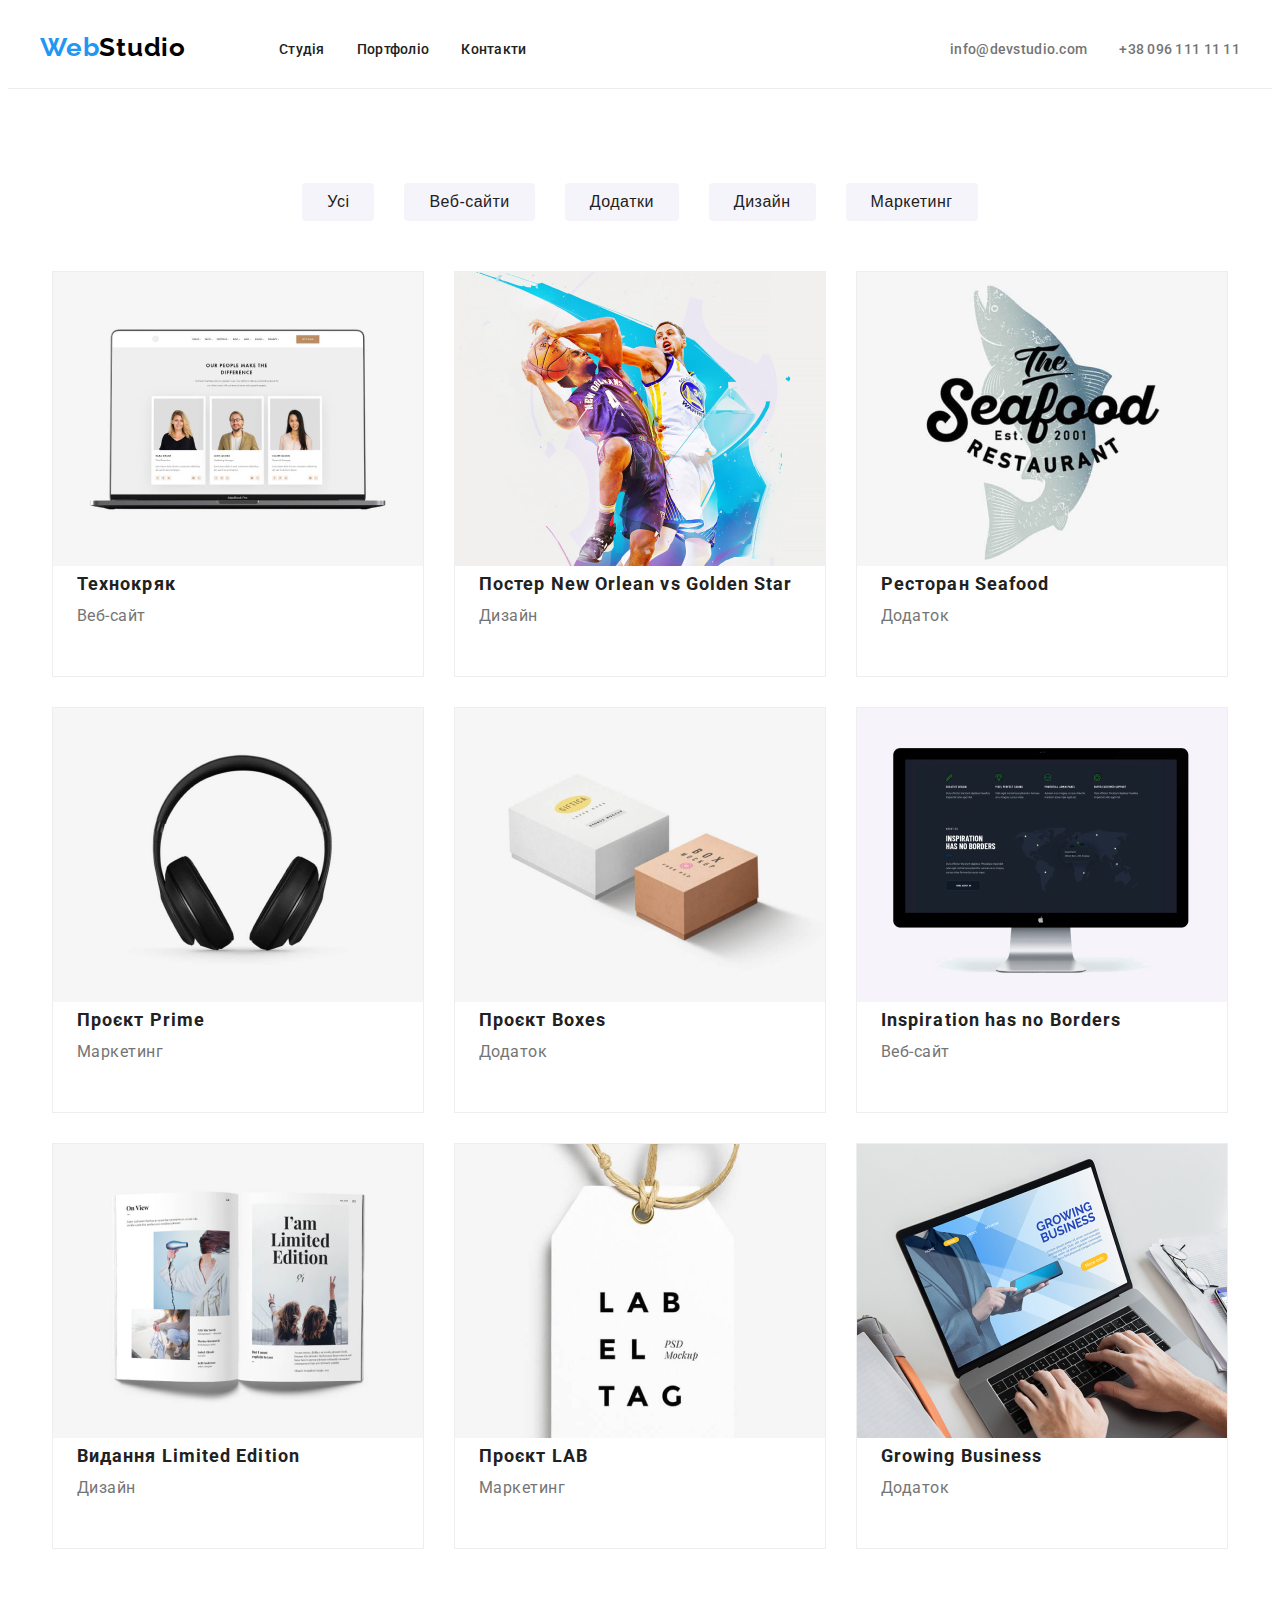
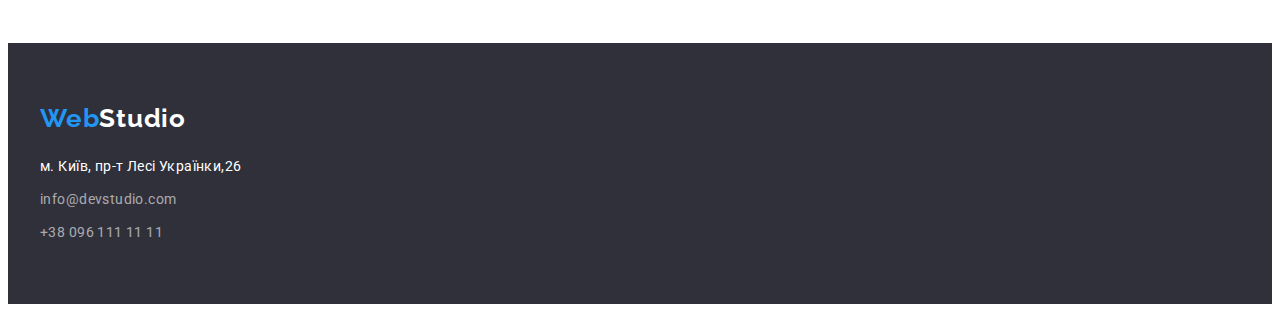
==== index2.html @ d1affeff "s" ====
<!DOCTYPE html>
<html lang="en">

<head>
    <meta charset="UTF-8">
    <meta http-equiv="X-UA-Compatible" content="IE=edge">
    <meta name="viewport" content="width=device-width, initial-scale=1.0">
    <title>Document</title>
    <link href="https://fonts.googleapis.com/css2?family=Raleway:wght@700&family=Roboto:wght@400;500;700&display=swap" rel="stylesheet">
    <link href="./css/reset.css" rel="stylesheet">
    <link href="./css/common.css" rel="stylesheet">
    <link href="./css/style.css" rel="stylesheet">
    <link href="https://fonts.googleapis.com" rel="preconnect">
    <link href="https://fonts.gstatic.com" rel="preconnect" crossorigin>
    <link href="https://cdnjs.cloudflare.com/ajax/libs/modern-normalize/2.0.0/modern-normalize.min.css" rel="stylesheet" integrity="sha512-4xo8blKMVCiXpTaLzQSLSw3KFOVPWhm/TRtuPVc4WG6kUgjH6J03IBuG7JZPkcWMxJ5huwaBpOpnwYElP/m6wg==" crossorigin="anonymous" referrerpolicy="no-referrer">
</head>

<body class="main">
    <header class="header">
        <div class="container ">
        <nav class="header-nav">
            <a class="header-logo" href="index.html">Web<span class="header-span-portfolio">Studio</span></a>
            <ul class="header-list">
                <li><a class="header-link-portfolio" href="index.html">Студія</a></li>
                <li><a class="header-link-portfolio" href="#">Портфоліо</a></li>
                <li><a class="header-link-portfolio" href="#">Контакти</a></li>
            </ul>
            <ul class="header-list2">
                <li><a class="header-mail-portfolio" href="mailto:info@devstudio.com">info@devstudio.com</a></li>
                <li><a class="header-tel-portfolio" href="tel:+38 096 111 11 11">+38 096 111 11 11</a></li>
            </ul>
        </nav>
    </div>
    </header>
    <div class="div-box"></div>
    <main class="main">
        
        <section class="Appendices">
            <div class="container">
            <ul class="Appendices-list">
                <li><button class="Appendices-button" type="button">Усі</button></li>
                <li><button class="Appendices-button" type="button">Веб-сайти</button></li>
                <li><button class="Appendices-button" type="button">Додатки</button></li>
                <li><button class="Appendices-button" type="button">Дизайн</button></li>
                <li><button class="Appendices-button" type="button">Маркетинг</button></li>
            </ul>
        </div>
        </section>     
        <section class="Technocrak">
                <div class="container">
                <ul class="Technocrak-list">
                    <li class="Technocrak-item">
                        <img class="Technocrak-img" src="./img/img1.jpg" alt>
                        <div class="Technocrak-div">
                        <h2 class="Technocrack-title">Технокряк</h2>
                        <p class="Technocrack-text-box">Веб-сайт</p>
                    </div>
                    </li>
                    <li class="Technocrak-item">
                        <img class="Technocrak-img" src="./img/img2.jpg" alt>
                        <div class="Technocrak-div">
                        <h2 class="Technocrack-title">Постер New Orlean vs Golden Star</h2>
                        <p class="Technocrack-text-box">Дизайн</p>
                    </div>
                    </li>
                    <li class="Technocrak-item">
                        <img class="Technocrak-img" src="./img/img3.jpg" alt>
                        <div class="Technocrak-div">
                        <h2 class="Technocrack-title">Ресторан Seafood</h2>
                        <p class="Technocrack-text-box">Додаток</p>
                    </div>
                    </li>
                    <li class="Technocrak-item"> 
                        <img class="Technocrak-img" src="./img/img4.jpg" alt>
                        <div class="Technocrak-div">
                        <h2 class="Technocrack-title">Проєкт Prime</h2>
                        <p class="Technocrack-text-box">Маркетинг</p>
                    </div>
                    </li>
                    <li class="Technocrak-item">
                        <img class="Technocrak-img" src="./img/img5.jpg" alt>
                        <div class="Technocrak-div">
                        <h2 class="Technocrack-title">Проєкт Boxes</h2>
                        <p class="Technocrack-text-box">Додаток</p>
                    </div>
                    </li>
                    <li class="Technocrak-item">
                        <img class="Technocrak-img" src="./img/img6.jpg" alt>
                        <div class="Technocrak-div">
                        <h2 class="Technocrack-title">Inspiration has no Borders</h2>
                        <p class="Technocrack-text-box">Веб-сайт</p>
                    </div>
                    </li>
                    <li class="Technocrak-item">
                        <img class="Technocrak-img" src="./img/img7.jpg" alt>
                        <div class="Technocrak-div">
                        <h2 class="Technocrack-title">Видання Limited Edition</h2>
                        <p class="Technocrack-text-box">Дизайн</p>
                    </div>
                    </li>
                    <li class="Technocrak-item">
                        <img class="Technocrak-img" src="./img/img8.jpg" alt>
                        <div class="Technocrak-div">
                        <h2 class="Technocrack-title">Проєкт LAB</h2>
                        <p class="Technocrack-text-box">Маркетинг</p>
                    </div>
                    </li>
                    <li class="Technocrak-item">
                        <img class="Technocrak-img" src="./img/img9.jpg" alt>
                        <div class="Technocrak-div">
                        <h2 class="Technocrack-title">Growing Business</h2>
                        <p class="Technocrack-text-box">Додаток</p> 
                    </div>
                    </li>
                </ul>
            </div>
            </section>
    </main>
    <footer class="footer-portfolio">
        <div class="container footer-container">
        <h4 class="footer-title-portfolio">Web<span class="footer-span-portfolio">Studio</span></h4>
        <a class="footer-adres-portfolio" href="adres:м. Київ, пр-т Лесі Українки, 26">м. Київ, пр-т Лесі Українки,26</a>
        <a class="footer-mail-portfolio" href="mailto:info@devstudio.com">info@devstudio.com</a>
        <a class="footer-tel-portfolio" href="tel:+38 096 111 11 11">+38 096 111 11 11</a>
    </div>
    </footer>

</body>


</html>
---- css/common.css ----
.container {
    width: 1200px;
    margin: 0 auto;
   
    
padding-left: 15px;
padding-right: 15px;
}



.solution {
    padding-top: 210px;
    padding-bottom: 210px;
}

.Advantages {
    padding-top: 94px;
    
}

.img {
padding-top: 106px;
padding-bottom: 94px;
}
.team {
    padding-top: 94px;
padding-bottom: 94px;
}
.footer {
    padding-top: 60px;
padding-bottom: 60px;
}
.header-portfolio {
        padding-top: 32px;
padding-bottom: 32px;
    }   
.footer-portfolio {
    padding-top: 60px;
padding-bottom: 60px;
}
---- css/style.css ----
.main {
    font-family: 'Roboto';
}

.header-logo {
    font-family: 'Raleway';
    font-weight: 700;
    font-size: 26px;
    line-height: 1.19;
    letter-spacing: 0.03em;
    color: #2196F3;
    padding-bottom: 25px;
    padding-top: 24px;
    text-decoration: none;
    margin-right: 93px;
}

.header-span {
    font-family: 'Raleway';
    font-weight: 700;
    font-size: 26px;
    line-height: 1.19;
    letter-spacing: 0.03em;
    color: #000000;
}

.header-link {
    font-weight: 500;
    font-size: 14px;
    line-height: 1.14;
    letter-spacing: 0.02em;
    color: #212121;
}

.header-link:hover {
    color: #2196F3;
}

.header-link {
    text-decoration: none;
}

.header-list {
    list-style: none;
    display: flex;
    gap: 32px;
    align-items: center;
}

.header-mail {
    font-weight: 500;
    font-size: 14px;
    line-height: 1.14;
    letter-spacing: 0.02em;
    color: #757575;
    text-decoration: none;
}

.header-mail:hover {
    color: #2196F3;
}

.header-tel {
    font-weight: 500;
    font-size: 14px;
    line-height: 1.14;
    letter-spacing: 0.02em;
    color: #757575;
    text-decoration: none;
}

.solution {
    background-image:url(../img/hero-backround.jpg);
    background-image: linear-gradient(rgba(47, 48, 58, 0.40));
}
.solution-title {
    font-weight: 900;
    font-size: 44px;
    line-height: 1.36;
    text-align: center;
    letter-spacing: 0.06em;
    text-transform: uppercase;
    color: #FFFFFF;
    margin-left: auto;
    margin-right: auto;
    width: 696px;
}

.solution-button {
    border-radius: 4px;
    background: #2196F3;
    box-shadow: 0px 4px 4px 0px rgba(0, 0, 0, 0.15);
    font-weight: 700;
    font-size: 16px;
    line-height: 1.87;
    display: flex;
    align-items: center;
    text-align: center;
    letter-spacing: 0.06em;
    color: #FFFFFF;
    padding-top: 10px;
    padding-bottom: 10px;
    padding-left: 32px;
    padding-right: 32px;
    margin-left: auto;
    margin-right: auto;
    display: block;
    margin-top: 30px;
}

.Advantages-details {
    font-weight: 700;
    font-size: 14px;
    line-height: 1.14;
    letter-spacing: 0.03em;
    text-transform: uppercase;
    color: #212121;
    margin-bottom: 10px;

}

.Advantages-consideration {
    font-weight: 400;
    font-size: 14px;
    line-height: 1.71;
    letter-spacing: 0.03em;
    color: #757575;
}

.team-title {
    font-weight: 700;
    font-size: 36px;
    line-height: 1.16;
    text-align: center;
    letter-spacing: 0.03em;
    color: #212121;
    margin-bottom: 50px;
}

.team-Igor {
    font-weight: 500;
    font-size: 16px;
    line-height: 1.18;
    text-align: center;
    letter-spacing: 0.03em;
    color: #212121;
    margin-top: 30px;
}

.team-text-box {
    font-weight: 400;
    font-size: 16px;
    line-height: 1.18;
    text-align: center;
    letter-spacing: 0.03em;
    color: #757575;
    padding-bottom: 30px;
    margin-top: 10px;
}

.team-Olga {
    font-weight: 500;
    font-size: 16px;
    line-height: 1.18;
    text-align: center;
    letter-spacing: 0.03em;
    color: #212121;
}

.team-Mykola {
    font-weight: 500;
    font-size: 16px;
    line-height: 1.18;
    text-align: center;
    letter-spacing: 0.03em;
    color: #212121;
}

.team-Mikhailo {
    font-weight: 500;
    font-size: 16px;
    line-height: 1.18;
    text-align: center;
    letter-spacing: 0.03em;
    color: #212121;
}

.footer {
    background: #2F303A;
}

.footer-title {
    font-family: 'Raleway';
    font-weight: 700;
    font-size: 26px;
    line-height: 1.19;
    letter-spacing: 0.03em;
    color: #2196F3;
}

.footer-span {
    font-family: 'Raleway';
    font-weight: 700;
    font-size: 26px;
    line-height: 1.19;
    letter-spacing: 0.03em;
    color: #FFFFFF;
}

.footer-adres {
    font-weight: 400;
    font-size: 14px;
    line-height: 1.71;
    letter-spacing: 0.03em;
    color: #FFFFFF;
    text-decoration: none;
    margin-top: 20px;
}

.footer-mail {
    font-weight: 400;
    font-size: 14px;
    line-height: 1.71;
    letter-spacing: 0.03em;
    color: rgba(255, 255, 255, 0.6);
    text-decoration: none;
    margin-top: 9px;
    margin-bottom: 9px;
}

.footer-mail:hover {
    color: #2196F3;
}

.footer-tel {
    font-weight: 400;
    font-size: 14px;
    line-height: 1.71;
    letter-spacing: 0.03em;
    color: rgba(255, 255, 255, 0.6);
    text-decoration: none;
}

.img-title {
    font-weight: 700;
    font-size: 36px;
    line-height: 1.16;
    text-align: center;
    letter-spacing: 0.03em;
    color: #212121;
    margin-bottom: 50px;
}

.Advantages-list {
    list-style: none;
    display: flex;
    gap: 30px;
}

.Advantages-item::before {
    content: '';
    background-image: url(../img/antenna.png);
    background-repeat: no-repeat;
    background-position: center;
    width: 270px;
    height: 120px;
    display: block;
    background-color: #F5F4FA;
    border-radius: 4px;
}

.Advantages-item:nth-child(2)::before {
    content: '';
    background-image: url(../img/clock.png);
    background-repeat: no-repeat;
    background-position: center;
    width: 270px;
    height: 120px;
    display: block;
    background-color: #F5F4FA;
    border-radius: 4px;
}

.Advantages-item:nth-child(3)::before {
    content: '';
    background-image: url(../img/diagram.png);
    background-repeat: no-repeat;
    background-position: center;
    width: 270px;
    height: 120px;
    display: block;
    background-color: #F5F4FA;
    border-radius: 4px;
}

.Advantages-item:nth-child(4)::before {
    content: '';
    background-image: url(../img/astronaut.png);
    background-repeat: no-repeat;
    background-position: center;
    width: 270px;
    height: 120px;
    display: block;
    background-color: #F5F4FA;
    border-radius: 4px;
}
.Advantages-details {
    padding-top: 30px;
}
.team {
    background: #F5F4FA;

}
.team-list {
    list-style: none;
    display: flex;
    gap: 30px;
}

.team-item {
    box-shadow: 0px 2px 1px 0px rgba(0, 0, 0, 0.20), 0px 1px 1px 0px rgba(0, 0, 0, 0.14), 0px 1px 3px 0px rgba(0, 0, 0, 0.12);
}

.footer-list {
    list-style: none;
}

.Appendices-list {
    list-style: none;
    display: flex;
    gap: 30px;
    justify-content: center;
}

.Appendices {
    padding-top: 94px;
    padding-bottom: 50px;
}

.Appendices-button {
    font-weight: 500;
    font-size: 16px;
    line-height: 1.62;
    text-align: center;
    letter-spacing: 0.03em;
    color: #212121;
    background: #F5F4FA;
    border-radius: 4px;
    padding-top: 6px;
    padding-bottom: 6px;
    padding-left: 25px;
    padding-right: 25px;
}

.Appendices-button:hover {
    background: #2196F3;
    color: #FFFFFF;
    box-shadow: 0px 2px 2px 0px rgba(0, 0, 0, 0.12), 0px 1px 2px 0px rgba(0, 0, 0, 0.08), 0px 3px 1px 0px rgba(0, 0, 0, 0.10);
}

.Technocrak-item:hover {
    box-shadow: 1px 4px 6px 0px rgba(0, 0, 0, 0.16), 0px 4px 4px 0px rgba(0, 0, 0, 0.06), 0px 1px 1px 0px rgba(0, 0, 0, 0.12);

}
.Technocrak-item {
    border: 1px solid #EEE;
    width: 370px;
height: 404px;
flex-shrink: 0;
}
.Technocrack-title {
    font-weight: 700;
    font-size: 18px;
    line-height: 36px;
    letter-spacing: 0.06em;
    color: #212121;
}

.Technocrak {
    padding-bottom: 94px;
}

.Technocrack-text-box {
    font-weight: 400;
    font-size: 16px;
    line-height: 1, 87;
    letter-spacing: 0.03em;
    color: #757575;
    padding-top: 4px;
}

.Technocrak-list {
    list-style: none;
    display: flex;
    gap: 30px;
    flex-wrap: wrap;
    justify-content: center;
}
.header-logo-portfolio {
    font-weight: 700;
    font-size: 26px;
    line-height: 31px;
    letter-spacing: 0.03em;
    color: #2196F3;
    text-decoration: none;
}

.header-span-portfolio {
    font-weight: 700;
    font-size: 26px;
    line-height: 31px;
    letter-spacing: 0.03em;
    color: #000000;
}

.header-link-portfolio {
    font-weight: 500;
    font-size: 14px;
    line-height: 16px;
    letter-spacing: 0.02em;
    color: #212121;
    text-decoration: none;
}

.header-link-portfolio:hover {
    color: #2196F3;
}

.header-list-portfolio {
    list-style: none;
}

.header-mail-portfolio {
    font-weight: 500;
    font-size: 14px;
    line-height: 16px;
    letter-spacing: 0.02em;
    text-decoration: none;
    color: #757575;
}

.header-mail-portfolio:hover {
    color: #2196F3;
}

.header-tel-portfolio {
    font-weight: 500;
    font-size: 14px;
    line-height: 16px;
    letter-spacing: 0.02em;
    color: #757575;
    text-decoration: none;
}

.footer-portfolio {
    background: #2F303A;
}

.footer-adres-portfolio {
    font-weight: 400;
    font-size: 14px;
    line-height: 24px;
    letter-spacing: 0.03em;
    color: #FFFFFF;
    text-decoration: none;
    margin-top: 20px;
}

.footer-mail-portfolio {
    font-weight: 400;
    font-size: 14px;
    line-height: 24px;
    letter-spacing: 0.03em;
    color: rgba(255, 255, 255, 0.6);
    text-decoration: none;
    margin-top: 9px;
    margin-bottom: 9px;
}

.footer-tel-portfolio {
    font-weight: 400;
    font-size: 14px;
    line-height: 24px;
    letter-spacing: 0.03em;
    color: rgba(255, 255, 255, 0.6);
    text-decoration: none;
}

.footer-title-portfolio {
    font-family: 'Raleway';
    font-weight: 700;
    font-size: 26px;
    line-height: 31px;
    letter-spacing: 0.03em;
    color: #2196F3;
}

.footer-span-portfolio {
    font-family: 'Raleway';
    font-weight: 700;
    font-size: 26px;
    line-height: 31px;
    letter-spacing: 0.03em;
    color: #FFFFFF;
}

.header-nav {
    display: flex;

}

.header-list2 {
    display: flex;
    gap: 32px;
    align-items: center;
    margin-left: auto;
    justify-content: flex-end;
}

.div-container-footer {
    display: flex;
    flex-direction: column;

}

.img-list {
    display: flex;
    gap: 30px;

}

.footer-container {
    display: flex;
    flex-direction: column;


}

.Technocrak-div {
    padding-left: 24px;
    padding-bottom: 20px;
}
.div-box {
    height: 1px;
    background: #ECECEC;
}
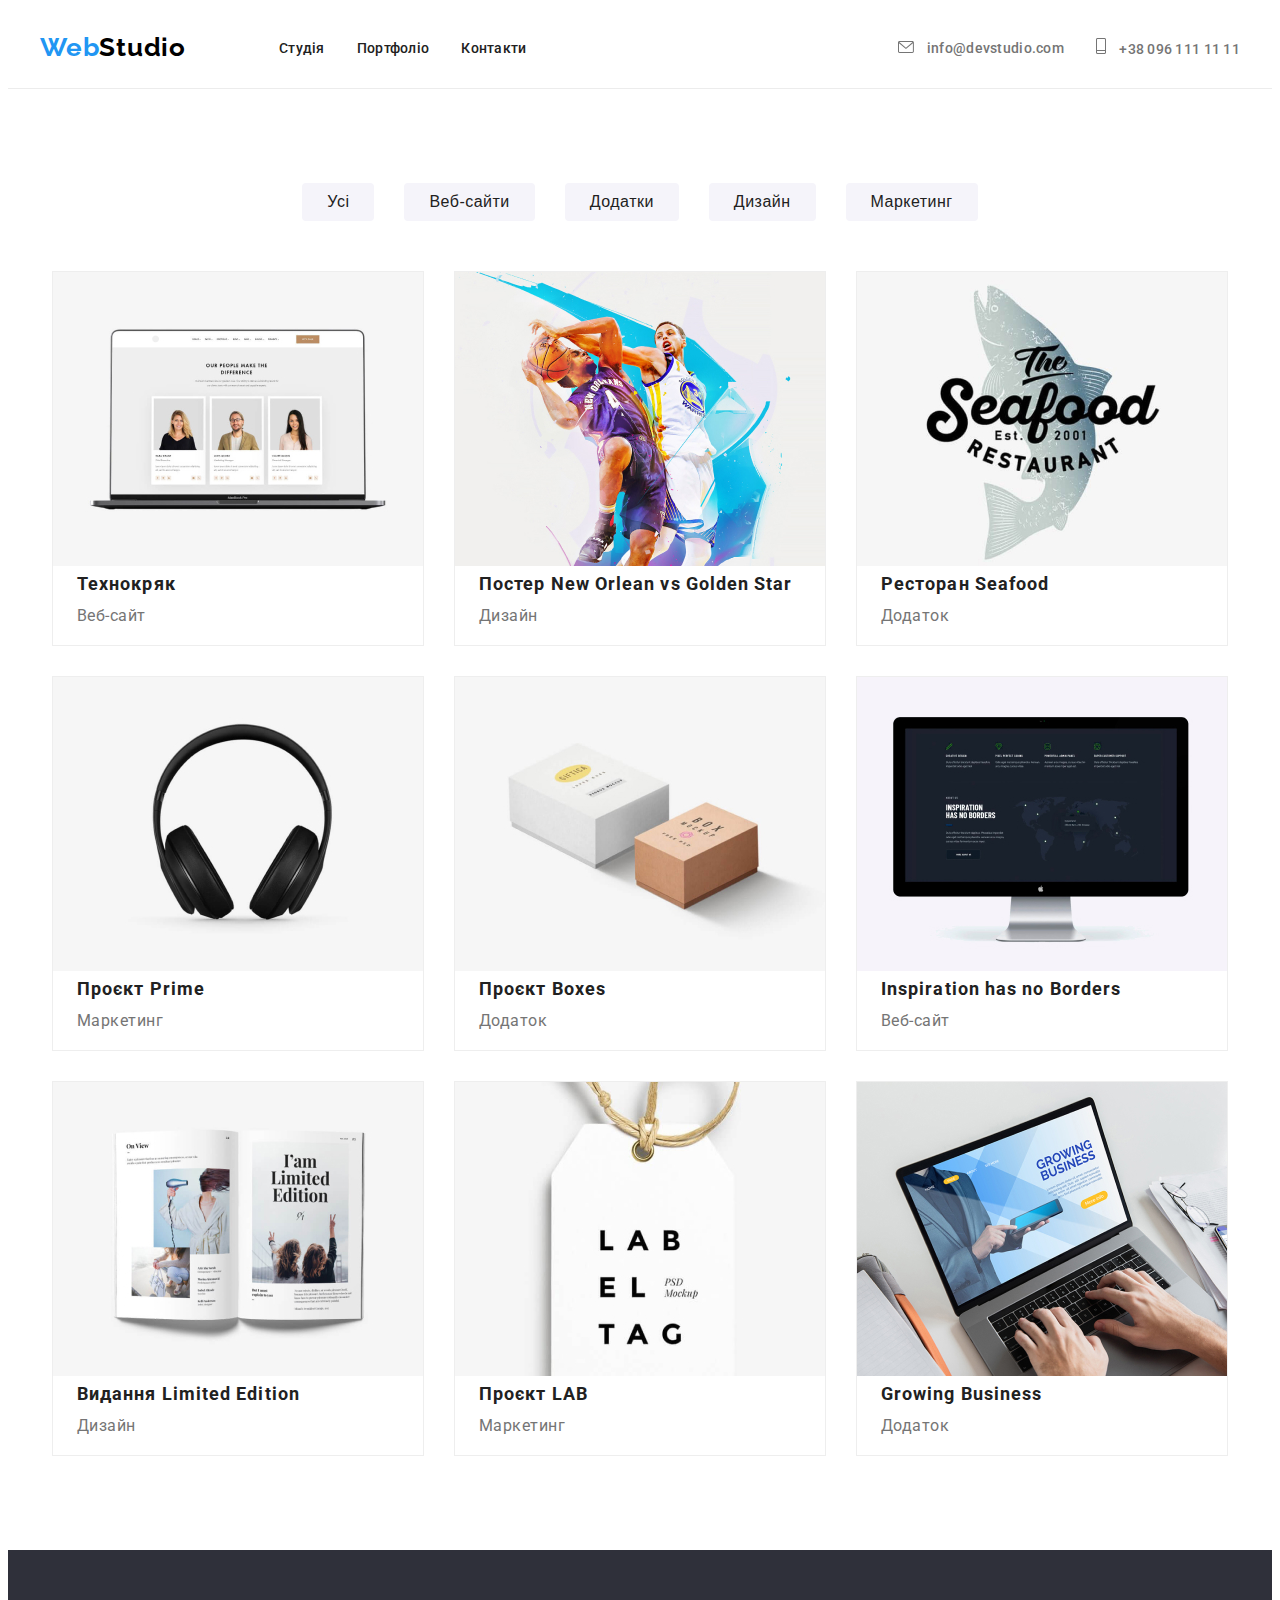
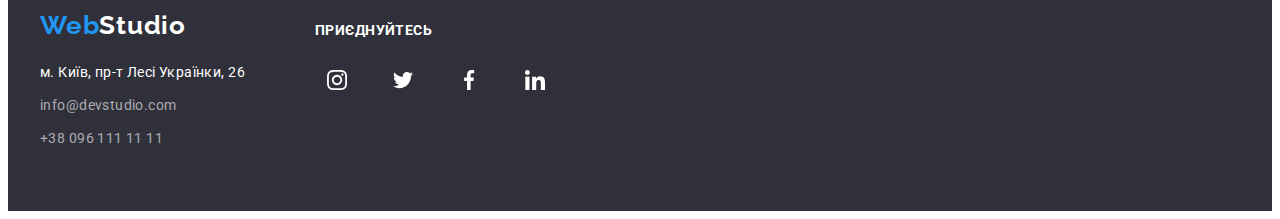
==== commit 843f4fc4: "s" ====
--- a/index2.html
+++ b/index2.html
@@ -17,21 +17,37 @@
 
 <body class="main">
     <header class="header">
-        <div class="container ">
-        <nav class="header-nav">
-            <a class="header-logo" href="index.html">Web<span class="header-span-portfolio">Studio</span></a>
+        <div class="container header-container">
+          <nav class="header-nav">
+            <a class="header-logo" href="index.html"
+              >Web<span class="header-span">Studio</span></a
+            >
             <ul class="header-list">
-                <li><a class="header-link-portfolio" href="index.html">Студія</a></li>
-                <li><a class="header-link-portfolio" href="#">Портфоліо</a></li>
-                <li><a class="header-link-portfolio" href="#">Контакти</a></li>
+              <li><a class="header-link" href="#">Студія</a></li>
+              <li><a class="header-link" href="./index2.html">Портфоліо</a></li>
+              <li><a class="header-link" href="#">Контакти</a></li>
             </ul>
             <ul class="header-list2">
-                <li><a class="header-mail-portfolio" href="mailto:info@devstudio.com">info@devstudio.com</a></li>
-                <li><a class="header-tel-portfolio" href="tel:+38 096 111 11 11">+38 096 111 11 11</a></li>
+              <li>
+                <a class="header-mail" href="malitoinfo@devstudio.com">
+                  <svg class="header-icon-2">
+                    <use href="./img/symbol-defs.svg#icon-mail"></use>
+                  </svg>
+                  <span class="header-contact">info@devstudio.com</span>
+                </a>
+              </li>
+              <li>
+                <a class="header-mail" href="#">
+                  <svg class="header-icon">
+                    <use href="./img/symbol-defs.svg#icon-smarpthone"></use>
+                  </svg>
+                  <span class="header-contact">+38 096 111 11 11</span>
+                </a>
+              </li>
             </ul>
-        </nav>
-    </div>
-    </header>
+          </nav>
+        </div>
+      </header>
     <div class="div-box"></div>
     <main class="main">
         
@@ -116,14 +132,45 @@
             </div>
             </section>
     </main>
-    <footer class="footer-portfolio">
+    <footer class="footer">
         <div class="container footer-container">
-        <h4 class="footer-title-portfolio">Web<span class="footer-span-portfolio">Studio</span></h4>
-        <a class="footer-adres-portfolio" href="adres:м. Київ, пр-т Лесі Українки, 26">м. Київ, пр-т Лесі Українки,26</a>
-        <a class="footer-mail-portfolio" href="mailto:info@devstudio.com">info@devstudio.com</a>
-        <a class="footer-tel-portfolio" href="tel:+38 096 111 11 11">+38 096 111 11 11</a>
-    </div>
-    </footer>
+          <div class="div-container-footer">
+            <h2 class="footer-title">
+              Web<span class="footer-span">Studio</span>
+            </h2>
+            <p class="footer-adres">м. Київ, пр-т Лесі Українки, 26</p>
+            <a class="footer-mail" href="malitoinfo@devstudio.com"
+              >info@devstudio.com</a
+            >
+            <p><a class="footer-tel" href="#"> +38 096 111 11 11 </a></p>
+          </div>
+          <div class="footer-box">
+            <h3 class="footer-title-icon">приєднуйтесь</h3>
+            <ul class="footer-list">
+              <li class="footer-item">
+                <svg class="footer-icon">
+                  <use href="./img/symbol-defs.svg#icon-instagram"></use>
+                </svg>
+              </li>
+              <li class="footer-item">
+                <svg class="footer-icon">
+                  <use href="./img/symbol-defs.svg#icon-twitter"></use>
+                </svg>
+              </li>
+              <li class="footer-item">
+                <svg class="footer-icon">
+                  <use href="./img/symbol-defs.svg#icon-facebook"></use>
+                </svg>
+              </li>
+              <li class="footer-item">
+                <svg class="footer-icon">
+                  <use href="./img/symbol-defs.svg#icon-linkedin"></use>
+                </svg>
+              </li>
+            </ul>
+          </div>
+        </div>
+      </footer>
 
 </body>
 
--- a/css/style.css
+++ b/css/style.css
@@ -15,6 +15,16 @@
     margin-right: 93px;
 }
 
+.header-mail:hover .header-contact {
+    color: #2196F3;
+}
+.header-mail:hover .header-icon {
+    fill: #2196F3;
+}
+.header-mail:hover .header-icon-2 {
+    fill: #2196F3;
+}
+
 .header-span {
     font-family: 'Raleway';
     font-weight: 700;
@@ -31,9 +41,17 @@
     letter-spacing: 0.02em;
     color: #212121;
 }
-
-.header-link:hover {
-    color: #2196F3;
+.header-icon-2 {
+   fill: #757575;
+    margin-right: 10px;
+    width: 16px;
+    height: 12px;
+}
+.header-icon {
+    fill: #757575;
+    margin-right: 10px;
+    width: 10px;
+height: 16px;
 }
 
 .header-link {
@@ -48,31 +66,37 @@
 }
 
 .header-mail {
+    color: #757575;
+    font-family: Roboto;
+    font-size: 14px;
+    font-style: normal;
+    font-weight: 500;
+    line-height: normal;
+    letter-spacing: 0.28px;
+}
+
+.header-mail:hover {
+    color: #2196F3;
+}
+
+.header-tel {
     font-weight: 500;
     font-size: 14px;
     line-height: 1.14;
     letter-spacing: 0.02em;
     color: #757575;
     text-decoration: none;
-}
-
-.header-mail:hover {
-    color: #2196F3;
-}
-
-.header-tel {
-    font-weight: 500;
-    font-size: 14px;
-    line-height: 1.14;
-    letter-spacing: 0.02em;
-    color: #757575;
-    text-decoration: none;
-}
+    font-family: 'Roboto';
+}
+
+
 
 .solution {
-    background-image:url(../img/hero-backround.jpg);
-    background-image: linear-gradient(rgba(47, 48, 58, 0.40));
-}
+    background-image: linear-gradient(rgba(47, 48, 58, 0.40), rgba(47, 48, 58, 0.40)), url(../img/hero-backround.jpg);
+    background-repeat: no-repeat;
+    background-size: cover;
+}
+
 .solution-title {
     font-weight: 900;
     font-size: 44px;
@@ -127,6 +151,25 @@
     color: #757575;
 }
 
+.img-text {
+    color: #FFF;
+text-align: center;
+font-family: Roboto;
+font-size: 14px;
+font-weight: 700;
+letter-spacing: 0.42px;
+text-transform: uppercase;
+padding-top: 27px;
+padding-bottom: 27px;
+}
+.img-box {
+    width: 370px;
+height: 70px;
+flex-shrink: 0;
+background: #2F303ACC;
+position: relative;
+bottom: 70px;
+}
 .team-title {
     font-weight: 700;
     font-size: 36px;
@@ -135,6 +178,10 @@
     letter-spacing: 0.03em;
     color: #212121;
     margin-bottom: 50px;
+}
+
+.team-item {
+    background: #FFF;
 }
 
 .team-Igor {
@@ -185,6 +232,85 @@
     color: #212121;
 }
 
+.team-icon {
+    width: 20px;
+    height: 20px;
+    fill: #AFB1B8;
+}
+.icon-link:hover .team-icon {
+    fill: #FFFFFF;
+}
+.icon-box {
+    display: flex;
+    justify-content: center;
+    align-items: center;
+    gap: 22px;
+}
+.team-icon:hover {
+    fill: #FFFFFF;
+}
+
+.icon-link:hover {
+    border-radius: 50%;
+    background-color: #2196F3;
+}
+
+.icon-link {
+    width: 44px;
+    height: 44px;
+    display: flex;
+    align-items: center;
+    justify-content: center;
+}
+.icon-box {
+    margin-top: -28px;
+    padding-bottom: 30px;
+}
+
+
+.icon-company {
+    width: 106px;
+    height: 60px;
+    fill: #AFB1B8;
+}
+.icon-text {
+    color: #212121;
+text-align: center;
+font-family: Roboto;
+font-size: 36px;
+font-style: normal;
+font-weight: 700;
+line-height: normal;
+letter-spacing: 1.08px;
+margin-left: auto;
+margin-right: auto;
+padding-top: 94px;
+padding-bottom: 50px;
+}
+.icon-company:hover {
+    fill: #2196F3;
+}
+
+.icon-item:hover {
+border: 1px solid #2196F3;
+}
+.icon-item:hover .icon-company {
+    fill: #2196F3; 
+}
+.icon-item {
+width: 170px;
+height: 92px;
+border-radius: 4px;
+border: 1px solid #AFB1B8;
+display: flex;
+justify-content: center;
+align-items: center;
+}
+.icon-list {
+    display: flex;
+    gap: 30px;
+    padding-bottom: 94px;
+}
 .footer {
     background: #2F303A;
 }
@@ -227,11 +353,50 @@
     margin-top: 9px;
     margin-bottom: 9px;
 }
-
+.footer-box {
+    padding-left: 70px;
+}
+
+.footer-container {
+    display: flex;
+}
 .footer-mail:hover {
     color: #2196F3;
 }
-
+.footer-title-icon {
+    color: #FFF;
+    font-family: Roboto;
+    font-size: 14px;
+    font-weight: 700;
+    letter-spacing: 0.42px;
+    text-transform: uppercase;
+    margin-bottom: 20px;
+    margin-top: 12px   ;
+}
+
+.footer-icon {
+    width: 20px;
+height: 20px;
+flex-shrink: 0;
+fill: #FFFFFF;
+margin-left: 12px;
+margin-right: 12px;
+margin-top: 12px;
+margin-bottom: 12px;
+}
+.footer-list {
+    display: flex;
+    gap: 22px;
+}
+.footer-item {
+border-radius: 100%;
+width: 44px;
+height: 44px;
+flex-shrink: 0;
+}
+.footer-item:hover {
+    background-color: #2196F3;
+}
 .footer-tel {
     font-weight: 400;
     font-size: 14px;
@@ -304,13 +469,16 @@
     background-color: #F5F4FA;
     border-radius: 4px;
 }
+
 .Advantages-details {
     padding-top: 30px;
 }
+
 .team {
     background: #F5F4FA;
 
 }
+
 .team-list {
     list-style: none;
     display: flex;
@@ -362,12 +530,13 @@
     box-shadow: 1px 4px 6px 0px rgba(0, 0, 0, 0.16), 0px 4px 4px 0px rgba(0, 0, 0, 0.06), 0px 1px 1px 0px rgba(0, 0, 0, 0.12);
 
 }
+
 .Technocrak-item {
     border: 1px solid #EEE;
     width: 370px;
-height: 404px;
-flex-shrink: 0;
-}
+    flex-shrink: 0;
+}
+
 .Technocrack-title {
     font-weight: 700;
     font-size: 18px;
@@ -396,6 +565,7 @@
     flex-wrap: wrap;
     justify-content: center;
 }
+
 .header-logo-portfolio {
     font-weight: 700;
     font-size: 26px;
@@ -529,18 +699,12 @@
 
 }
 
-.footer-container {
-    display: flex;
-    flex-direction: column;
-
-
-}
-
 .Technocrak-div {
     padding-left: 24px;
     padding-bottom: 20px;
 }
+
 .div-box {
     height: 1px;
     background: #ECECEC;
-}
+}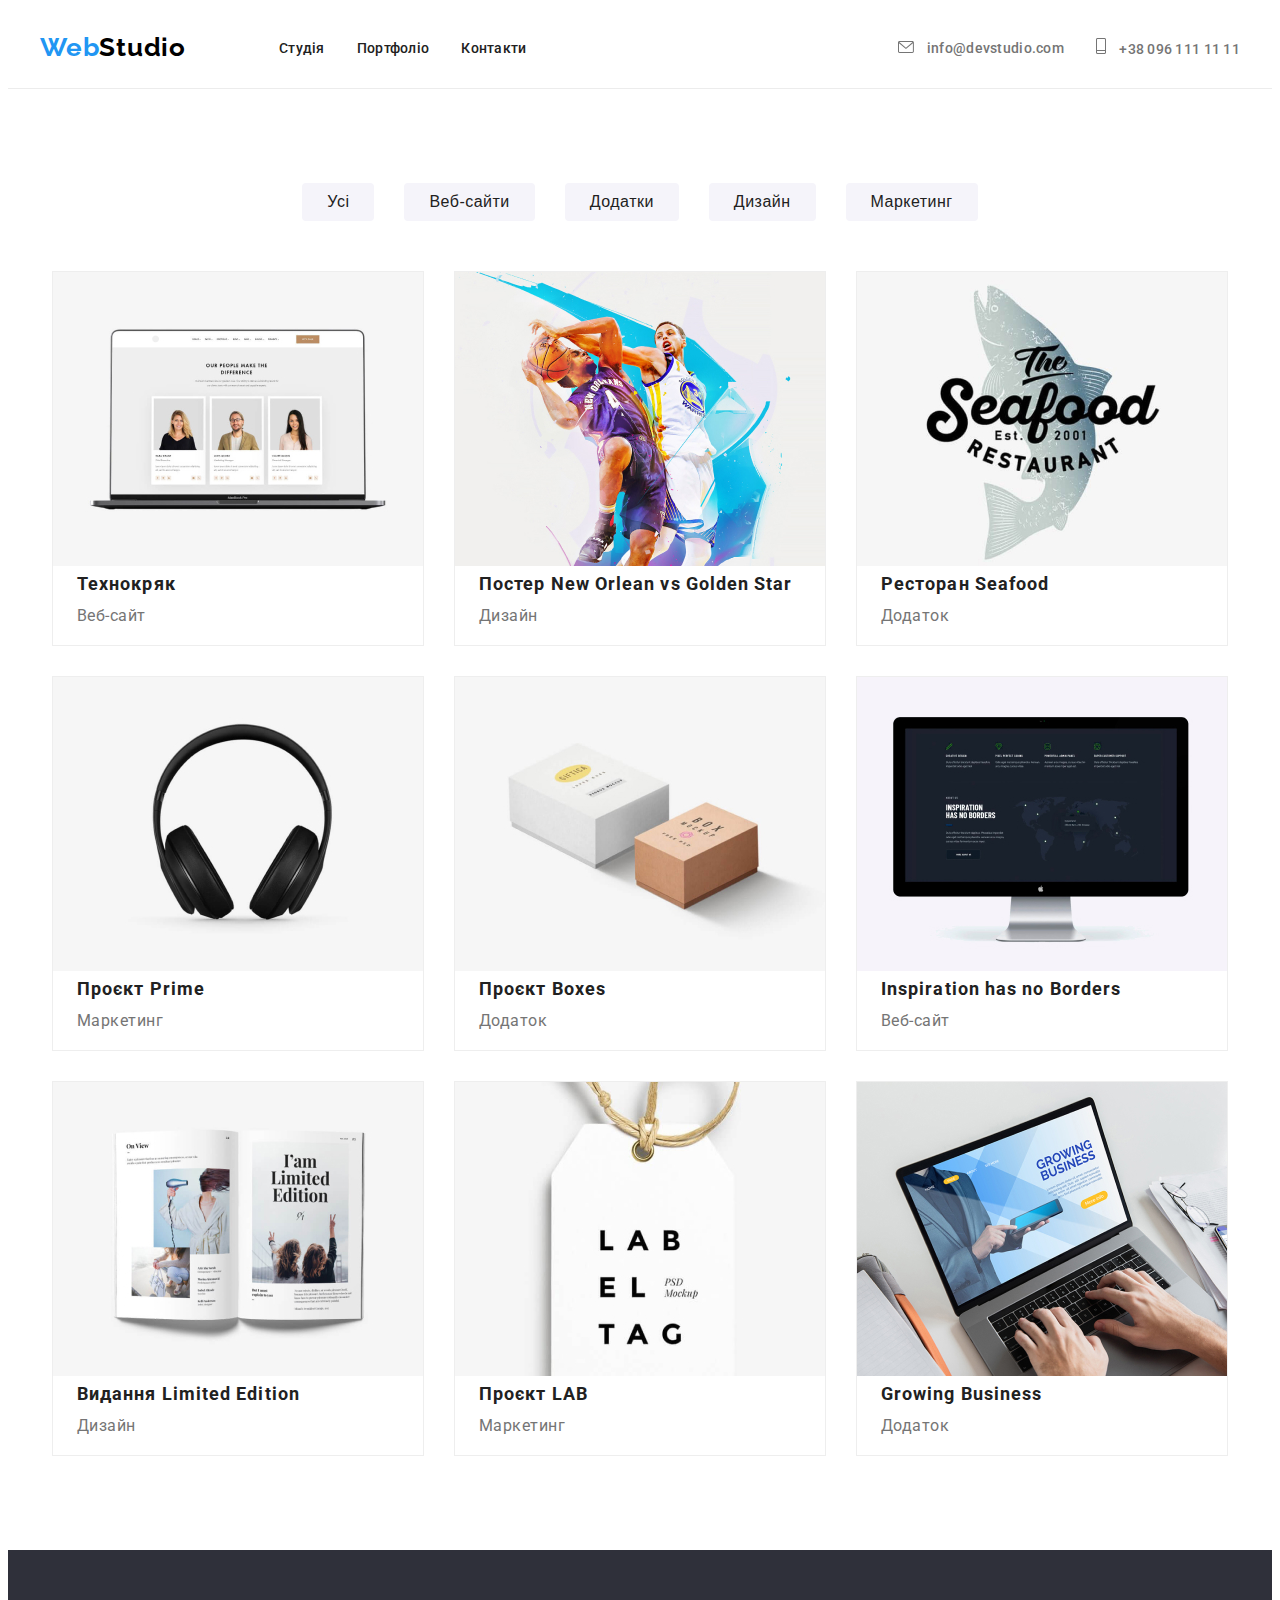
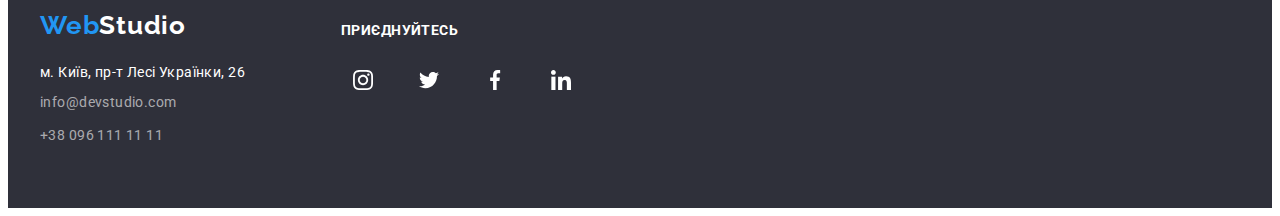
==== commit 53d4c14e: "s" ====
--- a/index2.html
+++ b/index2.html
@@ -171,8 +171,5 @@
           </div>
         </div>
       </footer>
-
 </body>
-
-
 </html>--- a/css/style.css
+++ b/css/style.css
@@ -18,9 +18,11 @@
 .header-mail:hover .header-contact {
     color: #2196F3;
 }
+
 .header-mail:hover .header-icon {
     fill: #2196F3;
 }
+
 .header-mail:hover .header-icon-2 {
     fill: #2196F3;
 }
@@ -41,17 +43,19 @@
     letter-spacing: 0.02em;
     color: #212121;
 }
+
 .header-icon-2 {
-   fill: #757575;
+    fill: #757575;
     margin-right: 10px;
     width: 16px;
     height: 12px;
 }
+
 .header-icon {
     fill: #757575;
     margin-right: 10px;
     width: 10px;
-height: 16px;
+    height: 16px;
 }
 
 .header-link {
@@ -153,23 +157,25 @@
 
 .img-text {
     color: #FFF;
-text-align: center;
-font-family: Roboto;
-font-size: 14px;
-font-weight: 700;
-letter-spacing: 0.42px;
-text-transform: uppercase;
-padding-top: 27px;
-padding-bottom: 27px;
-}
+    text-align: center;
+    font-family: Roboto;
+    font-size: 14px;
+    font-weight: 700;
+    letter-spacing: 0.42px;
+    text-transform: uppercase;
+    padding-top: 27px;
+    padding-bottom: 27px;
+}
+
 .img-box {
     width: 370px;
-height: 70px;
-flex-shrink: 0;
-background: #2F303ACC;
-position: relative;
-bottom: 70px;
-}
+    height: 70px;
+    flex-shrink: 0;
+    background: #2F303ACC;
+    position: relative;
+    bottom: 70px;
+}
+
 .team-title {
     font-weight: 700;
     font-size: 36px;
@@ -237,15 +243,18 @@
     height: 20px;
     fill: #AFB1B8;
 }
+
 .icon-link:hover .team-icon {
     fill: #FFFFFF;
 }
+
 .icon-box {
     display: flex;
     justify-content: center;
     align-items: center;
     gap: 22px;
 }
+
 .team-icon:hover {
     fill: #FFFFFF;
 }
@@ -262,6 +271,7 @@
     align-items: center;
     justify-content: center;
 }
+
 .icon-box {
     margin-top: -28px;
     padding-bottom: 30px;
@@ -273,44 +283,50 @@
     height: 60px;
     fill: #AFB1B8;
 }
+
 .icon-text {
     color: #212121;
-text-align: center;
-font-family: Roboto;
-font-size: 36px;
-font-style: normal;
-font-weight: 700;
-line-height: normal;
-letter-spacing: 1.08px;
-margin-left: auto;
-margin-right: auto;
-padding-top: 94px;
-padding-bottom: 50px;
-}
+    text-align: center;
+    font-family: Roboto;
+    font-size: 36px;
+    font-style: normal;
+    font-weight: 700;
+    line-height: normal;
+    letter-spacing: 1.08px;
+    margin-left: auto;
+    margin-right: auto;
+    padding-top: 94px;
+    padding-bottom: 50px;
+}
+
 .icon-company:hover {
     fill: #2196F3;
 }
 
 .icon-item:hover {
-border: 1px solid #2196F3;
-}
+    border: 1px solid #2196F3;
+}
+
 .icon-item:hover .icon-company {
-    fill: #2196F3; 
-}
+    fill: #2196F3;
+}
+
 .icon-item {
-width: 170px;
-height: 92px;
-border-radius: 4px;
-border: 1px solid #AFB1B8;
-display: flex;
-justify-content: center;
-align-items: center;
-}
+    width: 170px;
+    height: 92px;
+    border-radius: 4px;
+    border: 1px solid #AFB1B8;
+    display: flex;
+    justify-content: center;
+    align-items: center;
+}
+
 .icon-list {
     display: flex;
     gap: 30px;
     padding-bottom: 94px;
 }
+
 .footer {
     background: #2F303A;
 }
@@ -341,6 +357,9 @@
     color: #FFFFFF;
     text-decoration: none;
     margin-top: 20px;
+    width: 231px;
+    height: 21px;
+    flex-shrink: 0;
 }
 
 .footer-mail {
@@ -353,6 +372,7 @@
     margin-top: 9px;
     margin-bottom: 9px;
 }
+
 .footer-box {
     padding-left: 70px;
 }
@@ -360,9 +380,11 @@
 .footer-container {
     display: flex;
 }
+
 .footer-mail:hover {
     color: #2196F3;
 }
+
 .footer-title-icon {
     color: #FFF;
     font-family: Roboto;
@@ -371,32 +393,36 @@
     letter-spacing: 0.42px;
     text-transform: uppercase;
     margin-bottom: 20px;
-    margin-top: 12px   ;
+    margin-top: 12px;
 }
 
 .footer-icon {
     width: 20px;
-height: 20px;
-flex-shrink: 0;
-fill: #FFFFFF;
-margin-left: 12px;
-margin-right: 12px;
-margin-top: 12px;
-margin-bottom: 12px;
-}
+    height: 20px;
+    flex-shrink: 0;
+    fill: #FFFFFF;
+    margin-left: 12px;
+    margin-right: 12px;
+    margin-top: 12px;
+    margin-bottom: 12px;
+}
+
 .footer-list {
     display: flex;
     gap: 22px;
 }
+
 .footer-item {
-border-radius: 100%;
-width: 44px;
-height: 44px;
-flex-shrink: 0;
-}
+    border-radius: 100%;
+    width: 44px;
+    height: 44px;
+    flex-shrink: 0;
+}
+
 .footer-item:hover {
     background-color: #2196F3;
 }
+
 .footer-tel {
     font-weight: 400;
     font-size: 14px;
@@ -692,7 +718,68 @@
     flex-direction: column;
 
 }
-
+.footer-mailing {
+    margin-left: 93px;
+}
+.mailing-box {
+    display: flex;
+    gap: 12px;
+}
+.mailing-icon {
+    fill: #FFF;
+    width: 24px;
+height: 24px;
+flex-shrink: 0;
+}
+.mailing-title {
+    color: #FFF;
+font-family: Roboto;
+font-size: 14px;
+font-style: normal;
+font-weight: 700;
+line-height: normal;
+letter-spacing: 0.42px;
+text-transform: uppercase;
+padding-bottom: 20px;
+}
+
+.mailing-input {
+display: flex;
+flex-direction: column;
+justify-content: center;
+flex-shrink: 0;
+border-radius: 4px;
+border: 1px solid rgba(255, 255, 255, 0.30);
+background: rgba(33, 150, 243, 0.00);
+box-shadow: 0px 4px 4px 0px rgba(0, 0, 0, 0.15);
+width: 358px;
+height: 50px;
+flex-shrink: 0;
+padding-left: 16px;
+}
+.mailing-button {
+    color: #FFF;
+text-align: center;
+font-family: Roboto;
+font-size: 16px;
+font-style: normal;
+font-weight: 700;
+line-height: 30px; /* 187.5% */
+letter-spacing: 0.96px;
+border-radius: 4px;
+background: #2196F3;
+box-shadow: 0px 4px 4px 0px rgba(0, 0, 0, 0.15);
+width: 200px;
+height: 50px;
+flex-shrink: 0;
+padding-top: 10px;
+padding-bottom: 10px;
+padding-left: 28px;
+padding-right: 62px;
+display: flex;
+gap: 10px;
+align-items: center;
+}
 .img-list {
     display: flex;
     gap: 30px;
@@ -707,4 +794,204 @@
 .div-box {
     height: 1px;
     background: #ECECEC;
-}+}
+
+.backdrop {
+    position: fixed;
+    top: 0;
+    bottom: 0;
+    left: 0;
+    right: 0;
+    background: rgba(0, 0, 0, 0.20);
+    display: flex;
+justify-content: center;  
+align-items: center;    
+}
+.modal {
+    width: 528px;
+height: 581px;
+flex-shrink: 0;
+border-radius: 4px;
+background: #FFF;
+box-shadow: 0px 2px 1px 0px rgba(0, 0, 0, 0.20), 0px 1px 1px 0px rgba(0, 0, 0, 0.14), 0px 1px 3px 0px rgba(0, 0, 0, 0.12);
+}
+.modal-title {
+    color: #212121;
+text-align: center;
+font-family: Roboto;
+font-size: 20px;
+font-style: normal;
+font-weight: 700;
+line-height: normal;
+letter-spacing: 0.6px;
+padding-top: 40px;
+}
+.modal-input {
+    width: 448px;
+height: 40px;
+flex-shrink: 0;
+border-radius: 4px;
+border: 1px solid rgba(33, 33, 33, 0.20);
+margin-top: 30px;
+padding-left: 42px;
+}
+
+.modal-input:hover {
+    border-radius: 4px;
+border: 1px solid #2196F3;
+}
+.modal-comment {
+    width: 448px;
+height: 120px;
+flex-shrink: 0;
+border-radius: 4px;
+border: 1px solid rgba(33, 33, 33, 0.20);
+margin-top: 28px;
+color: rgba(117, 117, 117, 0.50);
+font-family: Roboto;
+font-size: 12px;
+font-style: normal;
+font-weight: 400;
+line-height: normal;
+letter-spacing: 0.12px;
+
+}
+.modal-comment:hover {
+    border-radius: 4px;
+border: 1px solid #2196F3;
+}
+.modal-item:hover .modal-icon-name {
+  fill: #2196F3;
+}
+.modal-item:hover .modal-icon-phone {
+    fill: #2196F3;
+  }
+  .modal-item:hover .modal-icon-email {
+    fill: #2196F3;
+  }
+.modal-label {
+    color: #757575;
+font-family: Roboto;
+font-size: 12px;
+font-style: normal;
+font-weight: 400;
+line-height: normal;
+letter-spacing: 0.12px;
+position: absolute;
+padding-top: 10px;
+padding-bottom: 4px;
+}
+.modal-list {
+    display: flex;
+    justify-content: center;
+    align-items: center;
+    flex-direction: column;
+}
+.modal-сonditions {
+    color: #757575;
+font-family: Roboto;
+font-size: 14px;
+font-style: normal;
+font-weight: 400;
+line-height: 24px; /* 171.429% */
+letter-spacing: 0.42px;
+text-align: center;
+padding-top: 20px;
+}
+.сonditions-link {
+    color: #2196F3;
+font-family: Roboto;
+font-size: 14px;
+font-style: normal;
+font-weight: 400;
+line-height: 24px;
+letter-spacing: 0.42px;
+text-decoration-line: underline;
+}
+.modal-button {
+    color: #FFF;
+text-align: center;
+font-family: Roboto;
+font-size: 16px;
+font-style: normal;
+font-weight: 700;
+line-height: 30px; /* 187.5% */
+letter-spacing: 0.96px;
+border-radius: 4px;
+background: #188CE8;
+box-shadow: 0px 4px 4px 0px rgba(0, 0, 0, 0.15);
+padding-left: 52px;
+padding-right: 52px;
+padding-top: 10px;
+padding-bottom: 10px;
+margin-left: auto;
+margin-right: auto;
+display: block;
+margin-top: 30px;
+}
+.modal-button-svg {
+border-radius: 50%;
+width: 30px;
+height: 30px;
+flex-shrink: 0;
+background-color: #FFF;
+border: 1px rgba(0, 0, 0, 0.10) solid;  
+position: absolute;
+top: 80px;
+right: 500px;
+}
+.modal-close {
+    width: 18px;
+height: 18px;
+flex-shrink: 0;
+fill: #212121;
+display: flex;
+justify-content: center;
+align-items: center;
+}
+.modal-close:hover {
+    width: 18px;
+height: 18px;
+flex-shrink: 0;
+fill: #2196F3;
+}
+.modal-checkbox {
+    width: 16px;
+    height: 15px;
+    flex-shrink: 0;
+  display: block;
+  margin-top: 25px;
+margin-right: 8px;
+}
+.modal-box {
+    display: flex;
+    justify-content: center;
+}
+.modal-icon-name {
+    width: 18px;
+height: 18px;
+flex-shrink: 0;
+position: absolute;
+left: 550px;
+top: 178px;
+}
+.modal-icon-phone{
+    width: 18px;
+height: 18px;
+flex-shrink: 0;
+position: absolute;
+left: 550px;
+top: 250px;
+}
+.modal-icon-email {
+    width: 18px;
+height: 18px;
+flex-shrink: 0;
+position: absolute;
+left: 550px;
+top: 319px;
+}
+.is-hidden {
+    opacity: 0;
+    pointer-events: none;
+  }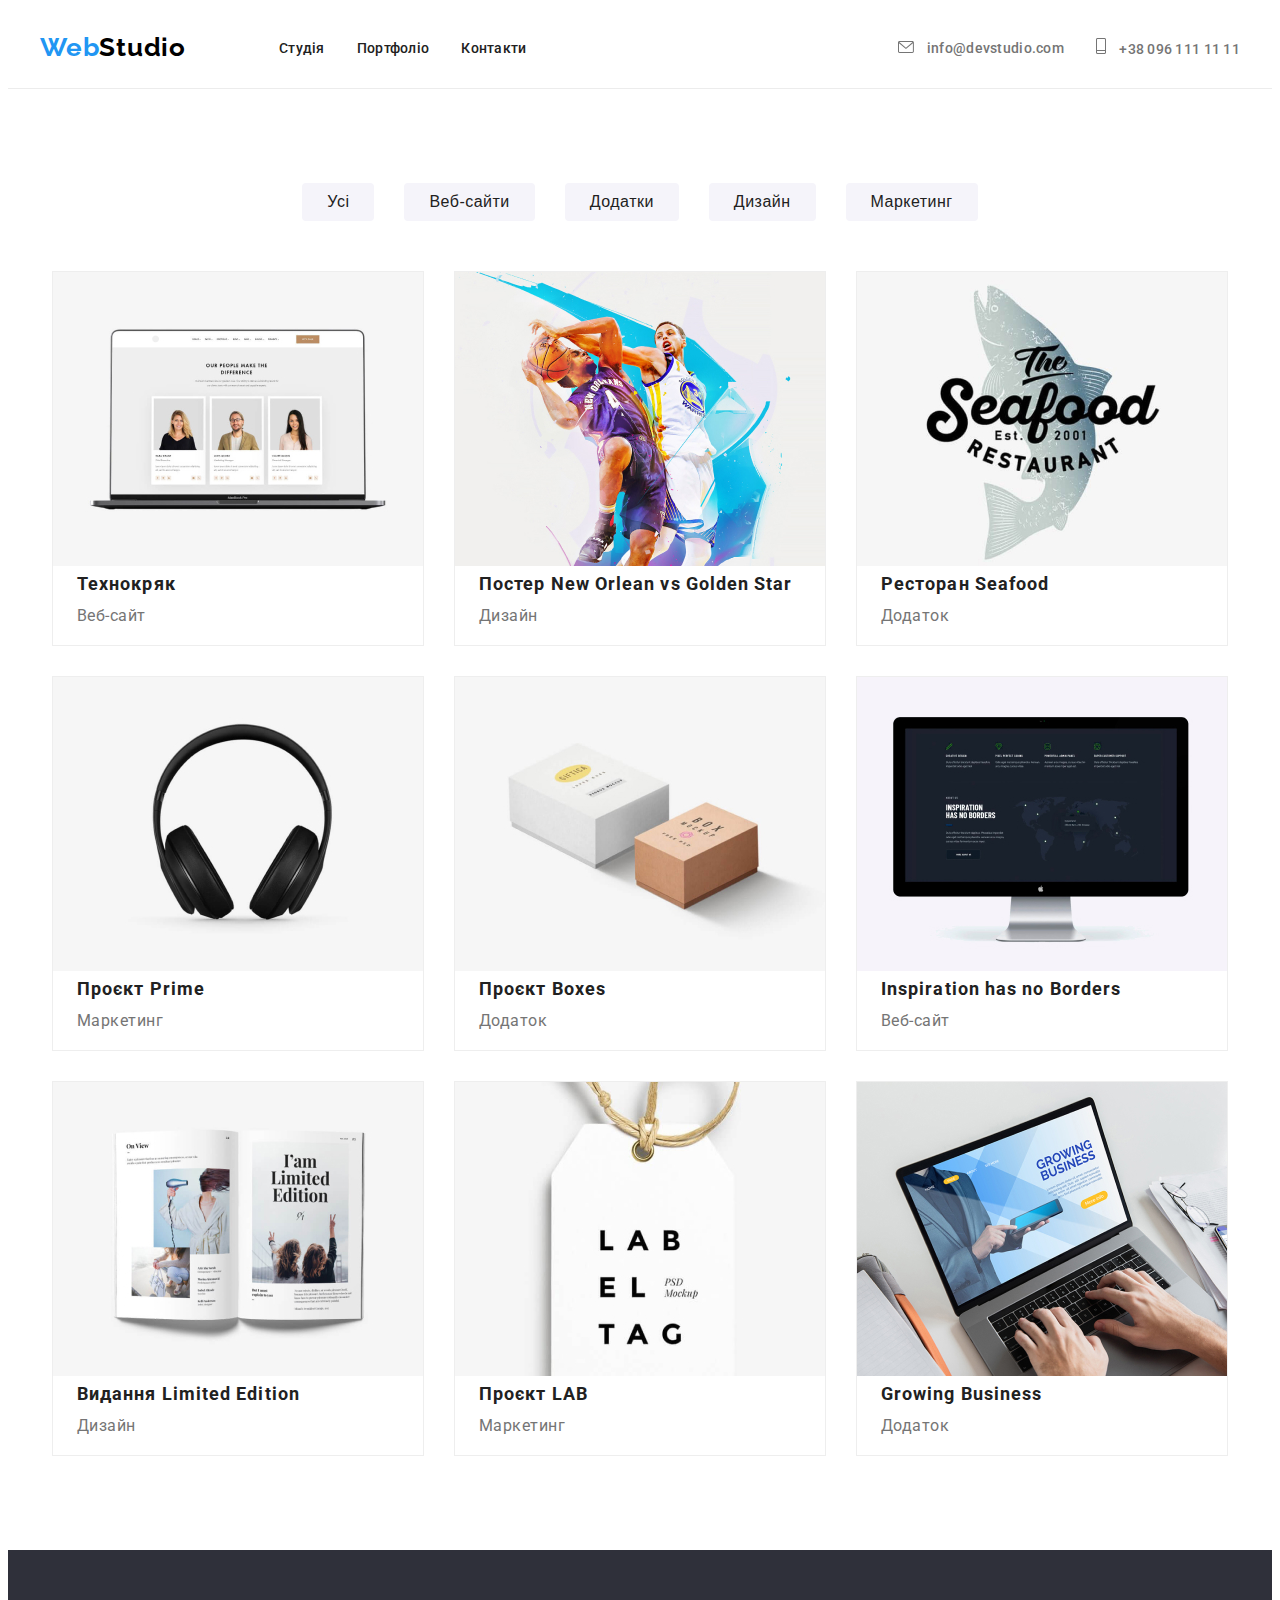
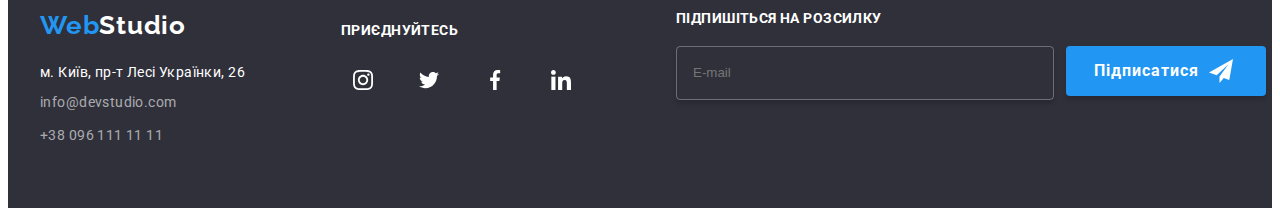
==== commit 0792c4d8: "s" ====
--- a/index2.html
+++ b/index2.html
@@ -1,175 +1,208 @@
 <!DOCTYPE html>
 <html lang="en">
+  <head>
+    <meta charset="UTF-8" />
+    <meta http-equiv="X-UA-Compatible" content="IE=edge" />
+    <meta name="viewport" content="width=device-width, initial-scale=1.0" />
+    <title>Document</title>
+    <link
+      href="https://fonts.googleapis.com/css2?family=Raleway:wght@700&family=Roboto:wght@400;500;700&display=swap"
+      rel="stylesheet"
+    />
+    <link href="./css/reset.css" rel="stylesheet" />
+    <link href="./css/common.css" rel="stylesheet" />
+    <link href="./css/style.css" rel="stylesheet" />
+    <link href="https://fonts.googleapis.com" rel="preconnect" />
+    <link href="https://fonts.gstatic.com" rel="preconnect" crossorigin />
+    <link
+      href="https://cdnjs.cloudflare.com/ajax/libs/modern-normalize/2.0.0/modern-normalize.min.css"
+      rel="stylesheet"
+      integrity="sha512-4xo8blKMVCiXpTaLzQSLSw3KFOVPWhm/TRtuPVc4WG6kUgjH6J03IBuG7JZPkcWMxJ5huwaBpOpnwYElP/m6wg=="
+      crossorigin="anonymous"
+      referrerpolicy="no-referrer"
+    />
+  </head>
 
-<head>
-    <meta charset="UTF-8">
-    <meta http-equiv="X-UA-Compatible" content="IE=edge">
-    <meta name="viewport" content="width=device-width, initial-scale=1.0">
-    <title>Document</title>
-    <link href="https://fonts.googleapis.com/css2?family=Raleway:wght@700&family=Roboto:wght@400;500;700&display=swap" rel="stylesheet">
-    <link href="./css/reset.css" rel="stylesheet">
-    <link href="./css/common.css" rel="stylesheet">
-    <link href="./css/style.css" rel="stylesheet">
-    <link href="https://fonts.googleapis.com" rel="preconnect">
-    <link href="https://fonts.gstatic.com" rel="preconnect" crossorigin>
-    <link href="https://cdnjs.cloudflare.com/ajax/libs/modern-normalize/2.0.0/modern-normalize.min.css" rel="stylesheet" integrity="sha512-4xo8blKMVCiXpTaLzQSLSw3KFOVPWhm/TRtuPVc4WG6kUgjH6J03IBuG7JZPkcWMxJ5huwaBpOpnwYElP/m6wg==" crossorigin="anonymous" referrerpolicy="no-referrer">
-</head>
-
-<body class="main">
+  <body class="main">
     <header class="header">
-        <div class="container header-container">
-          <nav class="header-nav">
-            <a class="header-logo" href="index.html"
-              >Web<span class="header-span">Studio</span></a
-            >
-            <ul class="header-list">
-              <li><a class="header-link" href="#">Студія</a></li>
-              <li><a class="header-link" href="./index2.html">Портфоліо</a></li>
-              <li><a class="header-link" href="#">Контакти</a></li>
-            </ul>
-            <ul class="header-list2">
-              <li>
-                <a class="header-mail" href="malitoinfo@devstudio.com">
-                  <svg class="header-icon-2">
-                    <use href="./img/symbol-defs.svg#icon-mail"></use>
-                  </svg>
-                  <span class="header-contact">info@devstudio.com</span>
-                </a>
-              </li>
-              <li>
-                <a class="header-mail" href="#">
-                  <svg class="header-icon">
-                    <use href="./img/symbol-defs.svg#icon-smarpthone"></use>
-                  </svg>
-                  <span class="header-contact">+38 096 111 11 11</span>
-                </a>
-              </li>
-            </ul>
-          </nav>
-        </div>
-      </header>
+      <div class="container header-container">
+        <nav class="header-nav">
+          <a class="header-logo" href="index.html"
+            >Web<span class="header-span">Studio</span></a
+          >
+          <ul class="header-list">
+            <li><a class="header-link" href="./index.html">Студія</a></li>
+            <li><a class="header-link" href="./index2.html">Портфоліо</a></li>
+            <li><a class="header-link" href="#">Контакти</a></li>
+          </ul>
+          <ul class="header-list2">
+            <li>
+              <a class="header-mail" href="malitoinfo@devstudio.com">
+                <svg class="header-icon-2">
+                  <use href="./img/symbol-defs.svg#icon-mail"></use>
+                </svg>
+                <span class="header-contact">info@devstudio.com</span>
+              </a>
+            </li>
+            <li>
+              <a class="header-mail" href="#">
+                <svg class="header-icon">
+                  <use href="./img/symbol-defs.svg#icon-smarpthone"></use>
+                </svg>
+                <span class="header-contact">+38 096 111 11 11</span>
+              </a>
+            </li>
+          </ul>
+        </nav>
+      </div>
+    </header>
     <div class="div-box"></div>
     <main class="main">
-        
-        <section class="Appendices">
-            <div class="container">
-            <ul class="Appendices-list">
-                <li><button class="Appendices-button" type="button">Усі</button></li>
-                <li><button class="Appendices-button" type="button">Веб-сайти</button></li>
-                <li><button class="Appendices-button" type="button">Додатки</button></li>
-                <li><button class="Appendices-button" type="button">Дизайн</button></li>
-                <li><button class="Appendices-button" type="button">Маркетинг</button></li>
-            </ul>
-        </div>
-        </section>     
-        <section class="Technocrak">
-                <div class="container">
-                <ul class="Technocrak-list">
-                    <li class="Technocrak-item">
-                        <img class="Technocrak-img" src="./img/img1.jpg" alt>
-                        <div class="Technocrak-div">
-                        <h2 class="Technocrack-title">Технокряк</h2>
-                        <p class="Technocrack-text-box">Веб-сайт</p>
-                    </div>
-                    </li>
-                    <li class="Technocrak-item">
-                        <img class="Technocrak-img" src="./img/img2.jpg" alt>
-                        <div class="Technocrak-div">
-                        <h2 class="Technocrack-title">Постер New Orlean vs Golden Star</h2>
-                        <p class="Technocrack-text-box">Дизайн</p>
-                    </div>
-                    </li>
-                    <li class="Technocrak-item">
-                        <img class="Technocrak-img" src="./img/img3.jpg" alt>
-                        <div class="Technocrak-div">
-                        <h2 class="Technocrack-title">Ресторан Seafood</h2>
-                        <p class="Technocrack-text-box">Додаток</p>
-                    </div>
-                    </li>
-                    <li class="Technocrak-item"> 
-                        <img class="Technocrak-img" src="./img/img4.jpg" alt>
-                        <div class="Technocrak-div">
-                        <h2 class="Technocrack-title">Проєкт Prime</h2>
-                        <p class="Technocrack-text-box">Маркетинг</p>
-                    </div>
-                    </li>
-                    <li class="Technocrak-item">
-                        <img class="Technocrak-img" src="./img/img5.jpg" alt>
-                        <div class="Technocrak-div">
-                        <h2 class="Technocrack-title">Проєкт Boxes</h2>
-                        <p class="Technocrack-text-box">Додаток</p>
-                    </div>
-                    </li>
-                    <li class="Technocrak-item">
-                        <img class="Technocrak-img" src="./img/img6.jpg" alt>
-                        <div class="Technocrak-div">
-                        <h2 class="Technocrack-title">Inspiration has no Borders</h2>
-                        <p class="Technocrack-text-box">Веб-сайт</p>
-                    </div>
-                    </li>
-                    <li class="Technocrak-item">
-                        <img class="Technocrak-img" src="./img/img7.jpg" alt>
-                        <div class="Technocrak-div">
-                        <h2 class="Technocrack-title">Видання Limited Edition</h2>
-                        <p class="Technocrack-text-box">Дизайн</p>
-                    </div>
-                    </li>
-                    <li class="Technocrak-item">
-                        <img class="Technocrak-img" src="./img/img8.jpg" alt>
-                        <div class="Technocrak-div">
-                        <h2 class="Technocrack-title">Проєкт LAB</h2>
-                        <p class="Technocrack-text-box">Маркетинг</p>
-                    </div>
-                    </li>
-                    <li class="Technocrak-item">
-                        <img class="Technocrak-img" src="./img/img9.jpg" alt>
-                        <div class="Technocrak-div">
-                        <h2 class="Technocrack-title">Growing Business</h2>
-                        <p class="Technocrack-text-box">Додаток</p> 
-                    </div>
-                    </li>
-                </ul>
-            </div>
-            </section>
+      <section class="Appendices">
+        <div class="container">
+          <ul class="Appendices-list">
+            <li>
+              <button class="Appendices-button" type="button">Усі</button>
+            </li>
+            <li>
+              <button class="Appendices-button" type="button">Веб-сайти</button>
+            </li>
+            <li>
+              <button class="Appendices-button" type="button">Додатки</button>
+            </li>
+            <li>
+              <button class="Appendices-button" type="button">Дизайн</button>
+            </li>
+            <li>
+              <button class="Appendices-button" type="button">Маркетинг</button>
+            </li>
+          </ul>
+        </div>
+      </section>
+      <section class="Technocrak">
+        <div class="container">
+          <ul class="Technocrak-list">
+            <li class="Technocrak-item">
+              <img class="Technocrak-img" src="./img/img1.jpg" alt />
+              <div class="Technocrak-div">
+                <h2 class="Technocrack-title">Технокряк</h2>
+                <p class="Technocrack-text-box">Веб-сайт</p>
+              </div>
+            </li>
+            <li class="Technocrak-item">
+              <img class="Technocrak-img" src="./img/img2.jpg" alt />
+              <div class="Technocrak-div">
+                <h2 class="Technocrack-title">
+                  Постер New Orlean vs Golden Star
+                </h2>
+                <p class="Technocrack-text-box">Дизайн</p>
+              </div>
+            </li>
+            <li class="Technocrak-item">
+              <img class="Technocrak-img" src="./img/img3.jpg" alt />
+              <div class="Technocrak-div">
+                <h2 class="Technocrack-title">Ресторан Seafood</h2>
+                <p class="Technocrack-text-box">Додаток</p>
+              </div>
+            </li>
+            <li class="Technocrak-item">
+              <img class="Technocrak-img" src="./img/img4.jpg" alt />
+              <div class="Technocrak-div">
+                <h2 class="Technocrack-title">Проєкт Prime</h2>
+                <p class="Technocrack-text-box">Маркетинг</p>
+              </div>
+            </li>
+            <li class="Technocrak-item">
+              <img class="Technocrak-img" src="./img/img5.jpg" alt />
+              <div class="Technocrak-div">
+                <h2 class="Technocrack-title">Проєкт Boxes</h2>
+                <p class="Technocrack-text-box">Додаток</p>
+              </div>
+            </li>
+            <li class="Technocrak-item">
+              <img class="Technocrak-img" src="./img/img6.jpg" alt />
+              <div class="Technocrak-div">
+                <h2 class="Technocrack-title">Inspiration has no Borders</h2>
+                <p class="Technocrack-text-box">Веб-сайт</p>
+              </div>
+            </li>
+            <li class="Technocrak-item">
+              <img class="Technocrak-img" src="./img/img7.jpg" alt />
+              <div class="Technocrak-div">
+                <h2 class="Technocrack-title">Видання Limited Edition</h2>
+                <p class="Technocrack-text-box">Дизайн</p>
+              </div>
+            </li>
+            <li class="Technocrak-item">
+              <img class="Technocrak-img" src="./img/img8.jpg" alt />
+              <div class="Technocrak-div">
+                <h2 class="Technocrack-title">Проєкт LAB</h2>
+                <p class="Technocrack-text-box">Маркетинг</p>
+              </div>
+            </li>
+            <li class="Technocrak-item">
+              <img class="Technocrak-img" src="./img/img9.jpg" alt />
+              <div class="Technocrak-div">
+                <h2 class="Technocrack-title">Growing Business</h2>
+                <p class="Technocrack-text-box">Додаток</p>
+              </div>
+            </li>
+          </ul>
+        </div>
+      </section>
     </main>
     <footer class="footer">
-        <div class="container footer-container">
-          <div class="div-container-footer">
-            <h2 class="footer-title">
-              Web<span class="footer-span">Studio</span>
-            </h2>
-            <p class="footer-adres">м. Київ, пр-т Лесі Українки, 26</p>
-            <a class="footer-mail" href="malitoinfo@devstudio.com"
-              >info@devstudio.com</a
-            >
-            <p><a class="footer-tel" href="#"> +38 096 111 11 11 </a></p>
+      <div class="container footer-container">
+        <div class="div-container-footer">
+          <h2 class="footer-title">
+            Web<span class="footer-span">Studio</span>
+          </h2>
+          <p class="footer-adres">м. Київ, пр-т Лесі Українки, 26</p>
+          <a class="footer-mail" href="malitoinfo@devstudio.com"
+            >info@devstudio.com</a
+          >
+          <p><a class="footer-tel" href="#"> +38 096 111 11 11 </a></p>
+        </div>
+        <div class="footer-box">
+          <h3 class="footer-title-icon">приєднуйтесь</h3>
+          <ul class="footer-list">
+            <li class="footer-item">
+              <svg class="footer-icon">
+                <use href="./img/symbol-defs.svg#icon-instagram"></use>
+              </svg>
+            </li>
+            <li class="footer-item">
+              <svg class="footer-icon">
+                <use href="./img/symbol-defs.svg#icon-twitter"></use>
+              </svg>
+            </li>
+            <li class="footer-item">
+              <svg class="footer-icon">
+                <use href="./img/symbol-defs.svg#icon-facebook"></use>
+              </svg>
+            </li>
+            <li class="footer-item">
+              <svg class="footer-icon">
+                <use href="./img/symbol-defs.svg#icon-linkedin"></use>
+              </svg>
+            </li>
+          </ul>
+        </div>
+        <div class="footer-mailing">
+          <h2 class="mailing-title">Підпишіться на розсилку</h2>
+          <div class="mailing-box">
+            <input class="mailing-input" type="text" placeholder="E-mail" />
+            <button type="button" class="mailing-button">
+              Підписатися
+              <svg class="mailing-icon" viewBox="0 0 24 24" fill="none">
+                <path
+                  d="M24 0L0 13.5L7.66994 16.3407L19.5 5.25002L10.5017 17.3896L10.509 17.3923L10.5 17.3896V24.0001L14.8013 18.982L20.2501 21.0001L24 0Z"
+                />
+              </svg>
+            </button>
           </div>
-          <div class="footer-box">
-            <h3 class="footer-title-icon">приєднуйтесь</h3>
-            <ul class="footer-list">
-              <li class="footer-item">
-                <svg class="footer-icon">
-                  <use href="./img/symbol-defs.svg#icon-instagram"></use>
-                </svg>
-              </li>
-              <li class="footer-item">
-                <svg class="footer-icon">
-                  <use href="./img/symbol-defs.svg#icon-twitter"></use>
-                </svg>
-              </li>
-              <li class="footer-item">
-                <svg class="footer-icon">
-                  <use href="./img/symbol-defs.svg#icon-facebook"></use>
-                </svg>
-              </li>
-              <li class="footer-item">
-                <svg class="footer-icon">
-                  <use href="./img/symbol-defs.svg#icon-linkedin"></use>
-                </svg>
-              </li>
-            </ul>
-          </div>
-        </div>
-      </footer>
-</body>
-</html>+        </div>
+      </div>
+    </footer>
+  </body>
+</html>
--- a/css/style.css
+++ b/css/style.css
@@ -43,7 +43,9 @@
     letter-spacing: 0.02em;
     color: #212121;
 }
-
+.header-link:hover {
+    color: #2196F3;
+}
 .header-icon-2 {
     fill: #757575;
     margin-right: 10px;
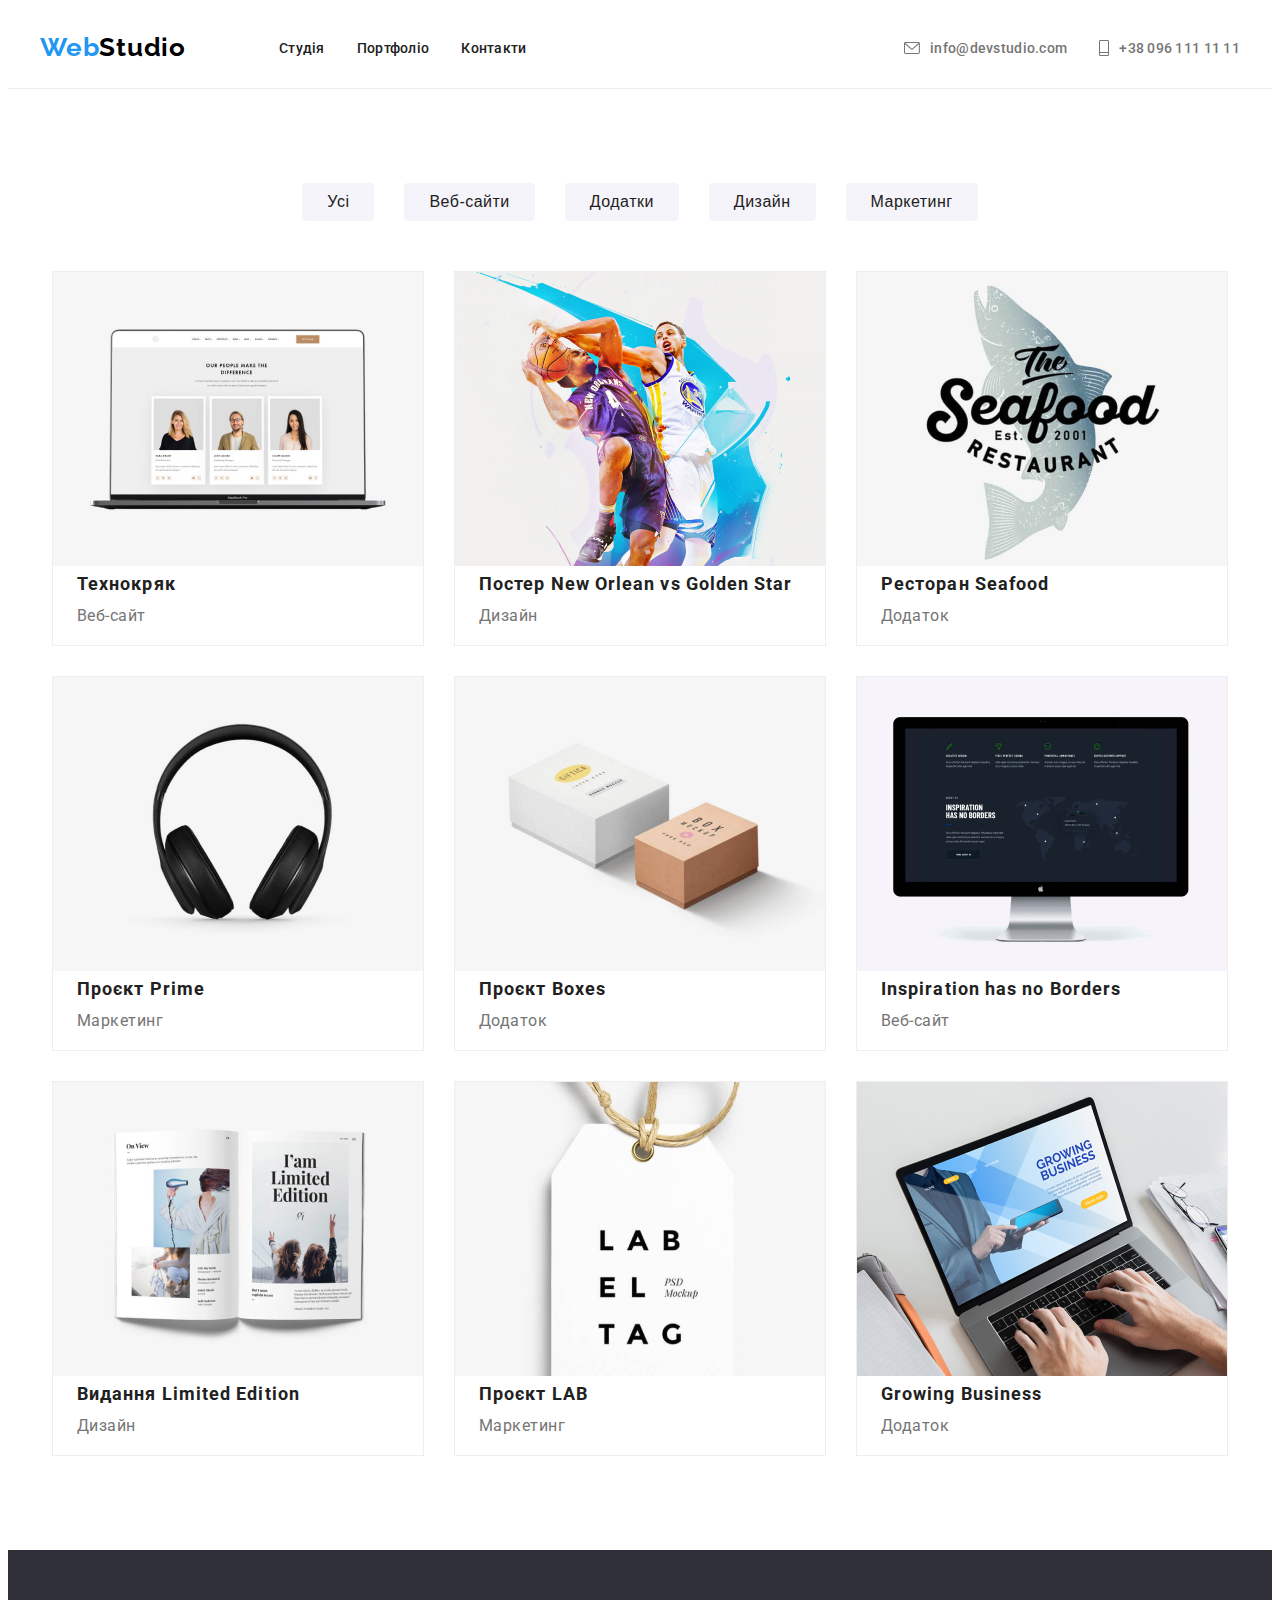
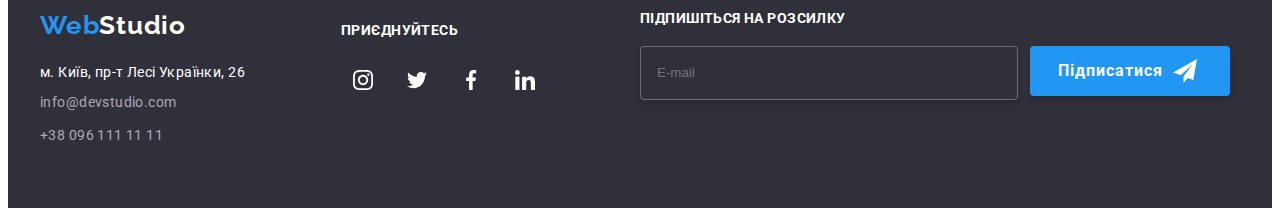
==== commit 49a4cf85: "ss" ====
--- a/index2.html
+++ b/index2.html
@@ -31,9 +31,9 @@
             >Web<span class="header-span">Studio</span></a
           >
           <ul class="header-list">
-            <li><a class="header-link" href="./index.html">Студія</a></li>
-            <li><a class="header-link" href="./index2.html">Портфоліо</a></li>
-            <li><a class="header-link" href="#">Контакти</a></li>
+            <li class="header-item"><a class="header-link" href="./index.html">Студія</a></li>
+            <li class="header-item"><a class="header-link" href="./index2.html">Портфоліо</a></li>
+            <li class="header-item"><a class="header-link" href="#">Контакти</a></li>
           </ul>
           <ul class="header-list2">
             <li>
@@ -83,14 +83,32 @@
         <div class="container">
           <ul class="Technocrak-list">
             <li class="Technocrak-item">
-              <img class="Technocrak-img" src="./img/img1.jpg" alt />
+              <div class="box">
+                <img class="Technocrak-img" src="./img/img1.jpg" alt />
+                <div class="overlay">
+                  <p class="overlay-text">
+                    Ресурс пропонує комплексні пропозиції з різним рівнем
+                    функціоналу та сервісів. Все це дозволить відвідувачу
+                    отримати вичерпні відомості про компанію чи приватну особу.
+                  </p>
+                </div>
+              </div>
               <div class="Technocrak-div">
                 <h2 class="Technocrack-title">Технокряк</h2>
                 <p class="Technocrack-text-box">Веб-сайт</p>
               </div>
             </li>
             <li class="Technocrak-item">
-              <img class="Technocrak-img" src="./img/img2.jpg" alt />
+              <div class="box">
+                <img class="Technocrak-img" src="./img/img2.jpg" alt />
+                <div class="overlay">
+                  <p class="overlay-text">
+                    Ресурс пропонує комплексні пропозиції з різним рівнем
+                    функціоналу та сервісів. Все це дозволить відвідувачу
+                    отримати вичерпні відомості про компанію чи приватну особу.
+                  </p>
+                </div>
+              </div>
               <div class="Technocrak-div">
                 <h2 class="Technocrack-title">
                   Постер New Orlean vs Golden Star
@@ -99,49 +117,107 @@
               </div>
             </li>
             <li class="Technocrak-item">
-              <img class="Technocrak-img" src="./img/img3.jpg" alt />
+              <div class="box">
+                <img class="Technocrak-img" src="./img/img3.jpg" alt />
+                <div class="overlay">
+                  <p class="overlay-text">
+                    Ресурс пропонує комплексні пропозиції з різним рівнем
+                    функціоналу та сервісів. Все це дозволить відвідувачу
+                    отримати вичерпні відомості про компанію чи приватну особу.
+                  </p>
+                </div>
+              </div>
               <div class="Technocrak-div">
                 <h2 class="Technocrack-title">Ресторан Seafood</h2>
                 <p class="Technocrack-text-box">Додаток</p>
               </div>
             </li>
             <li class="Technocrak-item">
-              <img class="Technocrak-img" src="./img/img4.jpg" alt />
+              <div class="box">
+                <img class="Technocrak-img" src="./img/img4.jpg" alt />
+                <div class="overlay">
+                  <p class="overlay-text">
+                    Ресурс пропонує комплексні пропозиції з різним рівнем
+                    функціоналу та сервісів. Все це дозволить відвідувачу
+                    отримати вичерпні відомості про компанію чи приватну особу.
+                  </p>
+                </div>
+              </div>
               <div class="Technocrak-div">
                 <h2 class="Technocrack-title">Проєкт Prime</h2>
                 <p class="Technocrack-text-box">Маркетинг</p>
               </div>
             </li>
             <li class="Technocrak-item">
-              <img class="Technocrak-img" src="./img/img5.jpg" alt />
+              <div class="box">
+                <img class="Technocrak-img" src="./img/img5.jpg" alt />
+                <div class="overlay">
+                  <p class="overlay-text">
+                    Ресурс пропонує комплексні пропозиції з різним рівнем
+                    функціоналу та сервісів. Все це дозволить відвідувачу
+                    отримати вичерпні відомості про компанію чи приватну особу.
+                  </p>
+                </div>
               <div class="Technocrak-div">
                 <h2 class="Technocrack-title">Проєкт Boxes</h2>
                 <p class="Technocrack-text-box">Додаток</p>
               </div>
             </li>
             <li class="Technocrak-item">
-              <img class="Technocrak-img" src="./img/img6.jpg" alt />
+              <div class="box">
+                <img class="Technocrak-img" src="./img/img6.jpg" alt />
+                <div class="overlay">
+                  <p class="overlay-text">
+                    Ресурс пропонує комплексні пропозиції з різним рівнем
+                    функціоналу та сервісів. Все це дозволить відвідувачу
+                    отримати вичерпні відомості про компанію чи приватну особу.
+                  </p>
+                </div>
               <div class="Technocrak-div">
                 <h2 class="Technocrack-title">Inspiration has no Borders</h2>
                 <p class="Technocrack-text-box">Веб-сайт</p>
               </div>
             </li>
             <li class="Technocrak-item">
-              <img class="Technocrak-img" src="./img/img7.jpg" alt />
+              <div class="box">
+                <img class="Technocrak-img" src="./img/img7.jpg" alt />
+                <div class="overlay">
+                  <p class="overlay-text">
+                    Ресурс пропонує комплексні пропозиції з різним рівнем
+                    функціоналу та сервісів. Все це дозволить відвідувачу
+                    отримати вичерпні відомості про компанію чи приватну особу.
+                  </p>
+                </div>
               <div class="Technocrak-div">
                 <h2 class="Technocrack-title">Видання Limited Edition</h2>
                 <p class="Technocrack-text-box">Дизайн</p>
               </div>
             </li>
             <li class="Technocrak-item">
-              <img class="Technocrak-img" src="./img/img8.jpg" alt />
+              <div class="box">
+                <img class="Technocrak-img" src="./img/img8.jpg" alt />
+                <div class="overlay">
+                  <p class="overlay-text">
+                    Ресурс пропонує комплексні пропозиції з різним рівнем
+                    функціоналу та сервісів. Все це дозволить відвідувачу
+                    отримати вичерпні відомості про компанію чи приватну особу.
+                  </p>
+                </div>
               <div class="Technocrak-div">
                 <h2 class="Technocrack-title">Проєкт LAB</h2>
                 <p class="Technocrack-text-box">Маркетинг</p>
               </div>
             </li>
             <li class="Technocrak-item">
-              <img class="Technocrak-img" src="./img/img9.jpg" alt />
+              <div class="box">
+                <img class="Technocrak-img" src="./img/img9.jpg" alt />
+                <div class="overlay">
+                  <p class="overlay-text">
+                    Ресурс пропонує комплексні пропозиції з різним рівнем
+                    функціоналу та сервісів. Все це дозволить відвідувачу
+                    отримати вичерпні відомості про компанію чи приватну особу.
+                  </p>
+                </div>
               <div class="Technocrak-div">
                 <h2 class="Technocrack-title">Growing Business</h2>
                 <p class="Technocrack-text-box">Додаток</p>
--- a/css/style.css
+++ b/css/style.css
@@ -43,6 +43,27 @@
     letter-spacing: 0.02em;
     color: #212121;
 }
+
+.header-link:hover::after {
+opacity: 1;
+}
+
+.header-link::after {
+    border-radius: 2px;
+background: #2196F3;
+width: 100%;
+height: 4px;
+content: "";
+display: block;
+position: absolute;
+bottom: -31px;
+opacity: 0;
+}
+
+  
+.header-item{
+    position: relative;
+  } 
 .header-link:hover {
     color: #2196F3;
 }
@@ -65,20 +86,24 @@
 }
 
 .header-list {
-    list-style: none;
     display: flex;
     gap: 32px;
     align-items: center;
 }
-
+.header-list-2 {
+    display: flex;
+    align-items: center;
+    justify-content: center;
+} 
 .header-mail {
     color: #757575;
     font-family: Roboto;
     font-size: 14px;
-    font-style: normal;
     font-weight: 500;
-    line-height: normal;
     letter-spacing: 0.28px;
+    display: flex;
+    align-items: center;
+    justify-content: center;
 }
 
 .header-mail:hover {
@@ -291,9 +316,7 @@
     text-align: center;
     font-family: Roboto;
     font-size: 36px;
-    font-style: normal;
-    font-weight: 700;
-    line-height: normal;
+    font-weight: 700;
     letter-spacing: 1.08px;
     margin-left: auto;
     margin-right: auto;
@@ -411,7 +434,7 @@
 
 .footer-list {
     display: flex;
-    gap: 22px;
+    gap: 10px;
 }
 
 .footer-item {
@@ -445,7 +468,6 @@
 }
 
 .Advantages-list {
-    list-style: none;
     display: flex;
     gap: 30px;
 }
@@ -508,7 +530,6 @@
 }
 
 .team-list {
-    list-style: none;
     display: flex;
     gap: 30px;
 }
@@ -517,12 +538,8 @@
     box-shadow: 0px 2px 1px 0px rgba(0, 0, 0, 0.20), 0px 1px 1px 0px rgba(0, 0, 0, 0.14), 0px 1px 3px 0px rgba(0, 0, 0, 0.12);
 }
 
-.footer-list {
-    list-style: none;
-}
 
 .Appendices-list {
-    list-style: none;
     display: flex;
     gap: 30px;
     justify-content: center;
@@ -585,9 +602,37 @@
     color: #757575;
     padding-top: 4px;
 }
-
+.box {
+    position: relative;
+    overflow: hidden;
+}
+.overlay {
+    position: absolute;
+    top: 0;
+    left: 0;
+    width: 370px;
+    height: 294px;
+    transform: translateX(-100%);
+    background: rgba(33, 150, 243, 0.90);
+    transition: transform 250ms ease;
+}
+.box:hover .overlay {
+    transform: translateX(0);
+  }
+.overlay-text {
+    color: #FFF;
+font-family: Roboto;
+font-size: 18px;
+font-style: normal;
+font-weight: 400;
+line-height: 28px; 
+letter-spacing: 0.54px;
+padding-top: 63px;
+padding-bottom: 63px;
+padding-left: 24px;
+padding-right: 24px;
+}
 .Technocrak-list {
-    list-style: none;
     display: flex;
     gap: 30px;
     flex-wrap: wrap;
@@ -622,10 +667,6 @@
 
 .header-link-portfolio:hover {
     color: #2196F3;
-}
-
-.header-list-portfolio {
-    list-style: none;
 }
 
 .header-mail-portfolio {
@@ -737,9 +778,7 @@
     color: #FFF;
 font-family: Roboto;
 font-size: 14px;
-font-style: normal;
 font-weight: 700;
-line-height: normal;
 letter-spacing: 0.42px;
 text-transform: uppercase;
 padding-bottom: 20px;
@@ -764,7 +803,6 @@
 text-align: center;
 font-family: Roboto;
 font-size: 16px;
-font-style: normal;
 font-weight: 700;
 line-height: 30px; /* 187.5% */
 letter-spacing: 0.96px;
@@ -822,11 +860,9 @@
 text-align: center;
 font-family: Roboto;
 font-size: 20px;
-font-style: normal;
 font-weight: 700;
-line-height: normal;
 letter-spacing: 0.6px;
-padding-top: 40px;
+margin-top: 8px;
 }
 .modal-input {
     width: 448px;
@@ -836,13 +872,14 @@
 border: 1px solid rgba(33, 33, 33, 0.20);
 margin-top: 30px;
 padding-left: 42px;
+margin-left: 41px;
 }
 
 .modal-input:hover {
     border-radius: 4px;
 border: 1px solid #2196F3;
 }
-.modal-comment {
+.modal-comment{
     width: 448px;
 height: 120px;
 flex-shrink: 0;
@@ -852,10 +889,9 @@
 color: rgba(117, 117, 117, 0.50);
 font-family: Roboto;
 font-size: 12px;
-font-style: normal;
 font-weight: 400;
-line-height: normal;
 letter-spacing: 0.12px;
+margin-left: 20px;
 
 }
 .modal-comment:hover {
@@ -875,13 +911,23 @@
     color: #757575;
 font-family: Roboto;
 font-size: 12px;
-font-style: normal;
 font-weight: 400;
-line-height: normal;
 letter-spacing: 0.12px;
 position: absolute;
 padding-top: 10px;
 padding-bottom: 4px;
+margin-left: 41px;
+}
+.modal-label-comment {
+    color: #757575;
+    font-family: Roboto;
+    font-size: 12px;
+    font-weight: 400;
+    letter-spacing: 0.12px;
+    position: absolute;
+    padding-top: 10px;
+    padding-bottom: 4px;
+    margin-left: 20px;
 }
 .modal-list {
     display: flex;
@@ -893,7 +939,6 @@
     color: #757575;
 font-family: Roboto;
 font-size: 14px;
-font-style: normal;
 font-weight: 400;
 line-height: 24px; /* 171.429% */
 letter-spacing: 0.42px;
@@ -904,7 +949,6 @@
     color: #2196F3;
 font-family: Roboto;
 font-size: 14px;
-font-style: normal;
 font-weight: 400;
 line-height: 24px;
 letter-spacing: 0.42px;
@@ -915,7 +959,6 @@
 text-align: center;
 font-family: Roboto;
 font-size: 16px;
-font-style: normal;
 font-weight: 700;
 line-height: 30px; /* 187.5% */
 letter-spacing: 0.96px;
@@ -930,6 +973,7 @@
 margin-right: auto;
 display: block;
 margin-top: 30px;
+margin-bottom: 40px;
 }
 .modal-button-svg {
 border-radius: 50%;
@@ -938,9 +982,12 @@
 flex-shrink: 0;
 background-color: #FFF;
 border: 1px rgba(0, 0, 0, 0.10) solid;  
-position: absolute;
-top: 80px;
-right: 500px;
+position: relative;
+left: 490px;
+top: 8px;
+display: flex;
+align-items: center;
+justify-content: center;
 }
 .modal-close {
     width: 18px;
@@ -973,25 +1020,25 @@
     width: 18px;
 height: 18px;
 flex-shrink: 0;
-position: absolute;
-left: 550px;
-top: 178px;
+position: relative;
+right: 439px;
+top: 2px;
 }
 .modal-icon-phone{
     width: 18px;
 height: 18px;
 flex-shrink: 0;
-position: absolute;
-left: 550px;
-top: 250px;
+position: relative;
+right: 439px;
+top: 2px;
 }
 .modal-icon-email {
     width: 18px;
 height: 18px;
 flex-shrink: 0;
-position: absolute;
-left: 550px;
-top: 319px;
+position: relative;
+right: 439px;
+top: 2px;
 }
 .is-hidden {
     opacity: 0;
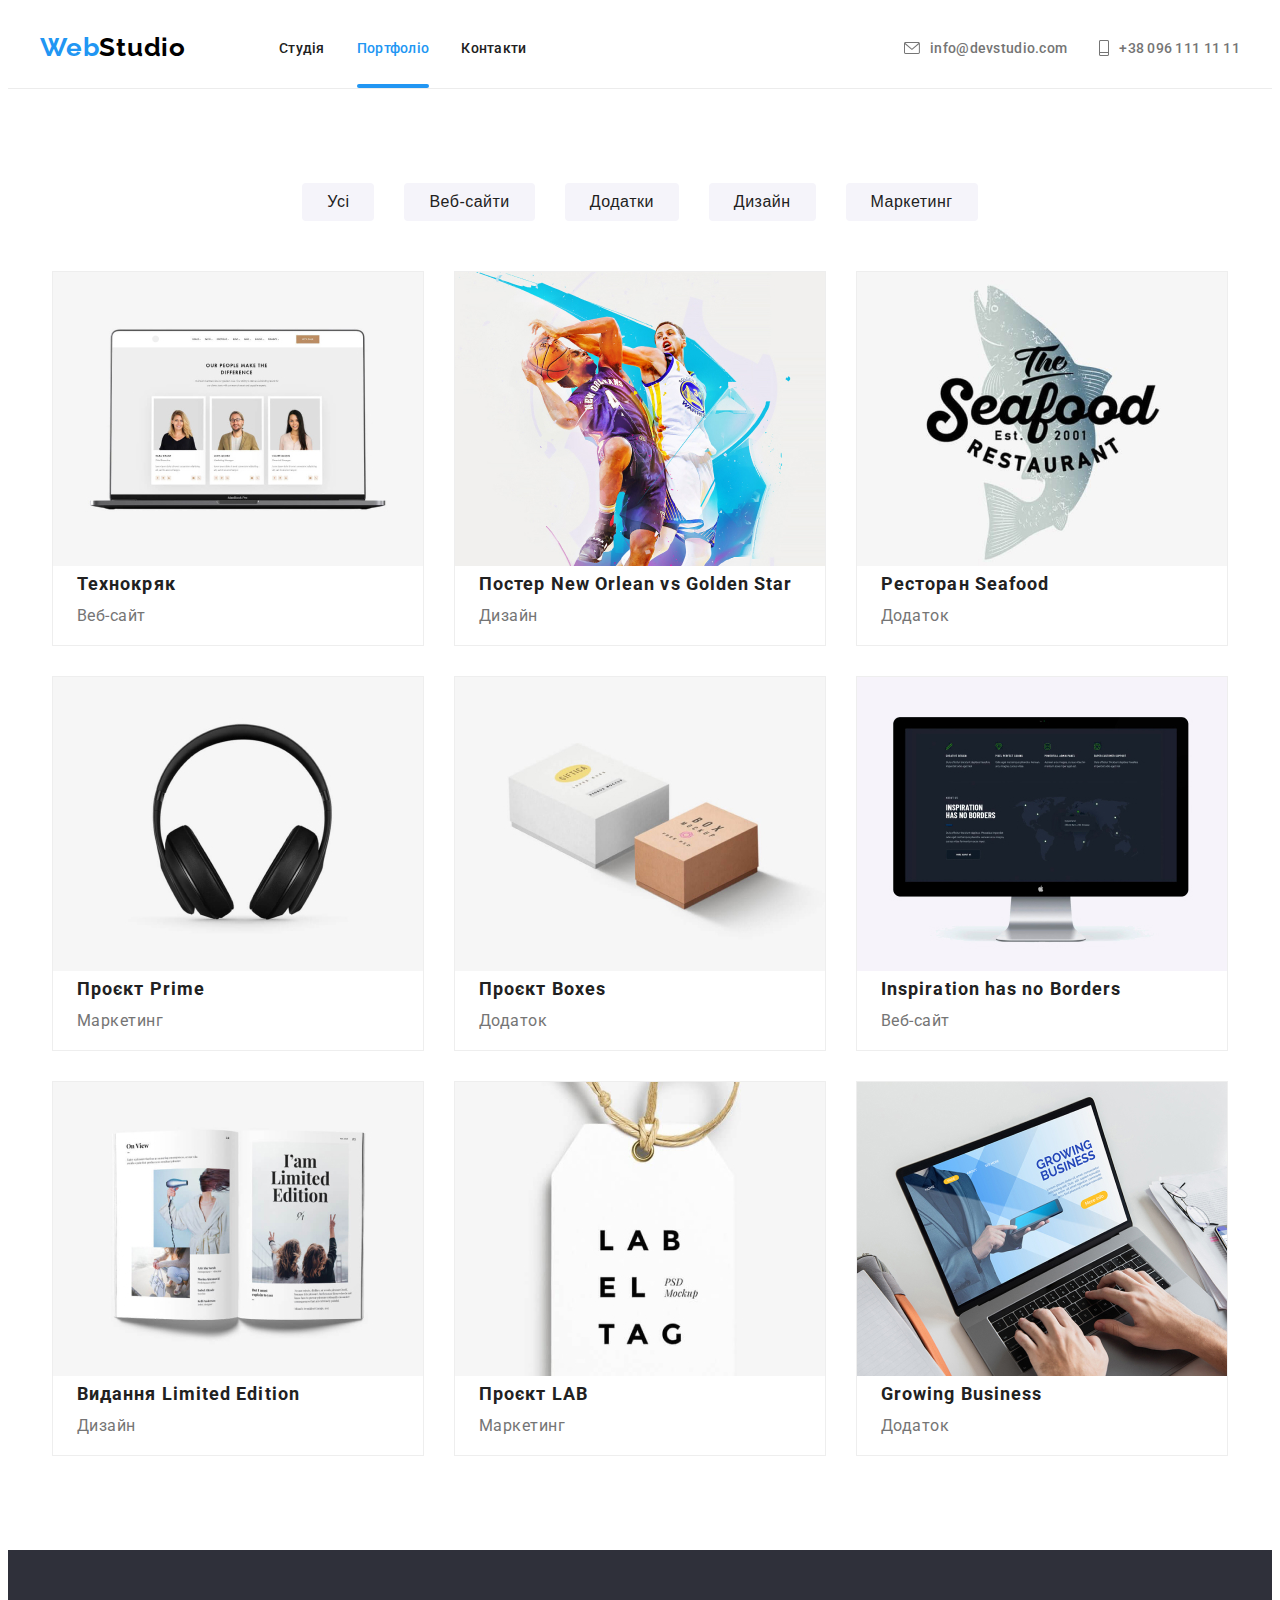
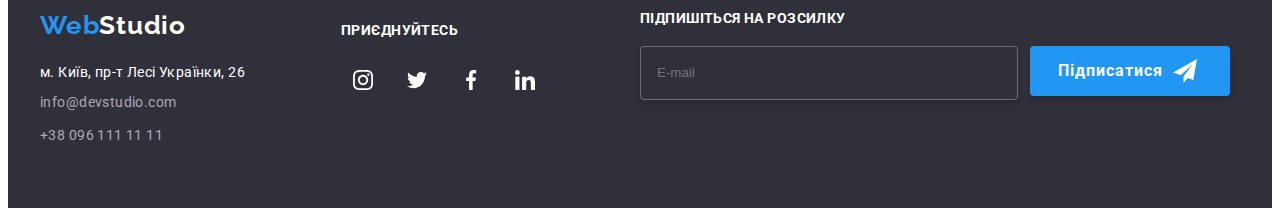
==== commit c57a0f3b: "s" ====
--- a/index2.html
+++ b/index2.html
@@ -27,12 +27,12 @@
     <header class="header">
       <div class="container header-container">
         <nav class="header-nav">
-          <a class="header-logo" href="index.html"
-            >Web<span class="header-span">Studio</span></a
-          >
+          <a class="header-logo" href="index.html">Web<span class="header-span">Studio</span></a>
           <ul class="header-list">
             <li class="header-item"><a class="header-link" href="./index.html">Студія</a></li>
-            <li class="header-item"><a class="header-link" href="./index2.html">Портфоліо</a></li>
+            <li class="header-item"><a class="header-link header-link-hover-2" href="./index2.html">Портфоліо</a>
+<div class="header-portfolio-border"></div>
+            </li>
             <li class="header-item"><a class="header-link" href="#">Контакти</a></li>
           </ul>
           <ul class="header-list2">
@@ -227,7 +227,7 @@
         </div>
       </section>
     </main>
-    <footer class="footer">
+    <footer class="footer" id="footer">
       <div class="container footer-container">
         <div class="div-container-footer">
           <h2 class="footer-title">
--- a/css/style.css
+++ b/css/style.css
@@ -42,12 +42,31 @@
     line-height: 1.14;
     letter-spacing: 0.02em;
     color: #212121;
+    transition: color 250ms cubic-bezier(0.4, 0, 0.2, 1);
 }
 
 .header-link:hover::after {
 opacity: 1;
 }
 
+.header-portfolio-border {
+    border-radius: 2px;
+    background: #2196F3;
+    width: 100%;
+    height: 4px;
+    content: "";
+    display: block;
+    position: absolute;
+    bottom: -31px;
+    transition: opacity 250ms cubic-bezier(0.4, 0, 0.2, 1);
+}
+
+.header-link-hover-2 {
+    color: #2196F3;
+}
+.header-link-hover {
+    color: #2196F3;
+}
 .header-link::after {
     border-radius: 2px;
 background: #2196F3;
@@ -58,8 +77,19 @@
 position: absolute;
 bottom: -31px;
 opacity: 0;
-}
-
+transition: opacity 250ms cubic-bezier(0.4, 0, 0.2, 1);
+}
+.header-link-border {
+    border-radius: 2px;
+background: #2196F3;
+width: 100%;
+height: 4px;
+content: "";
+display: block;
+position: absolute;
+bottom: -31px;
+transition: opacity 250ms cubic-bezier(0.4, 0, 0.2, 1);
+}
   
 .header-item{
     position: relative;
@@ -72,6 +102,7 @@
     margin-right: 10px;
     width: 16px;
     height: 12px;
+    transition: fill 250ms cubic-bezier(0.4, 0, 0.2, 1);
 }
 
 .header-icon {
@@ -79,6 +110,7 @@
     margin-right: 10px;
     width: 10px;
     height: 16px;
+    transition: fill 250ms cubic-bezier(0.4, 0, 0.2, 1);
 }
 
 .header-link {
@@ -104,6 +136,7 @@
     display: flex;
     align-items: center;
     justify-content: center;
+    transition: color 250ms cubic-bezier(0.4, 0, 0.2, 1);
 }
 
 .header-mail:hover {
@@ -269,6 +302,7 @@
     width: 20px;
     height: 20px;
     fill: #AFB1B8;
+    transition: fill 250ms cubic-bezier(0.4, 0, 0.2, 1);
 }
 
 .icon-link:hover .team-icon {
@@ -297,6 +331,7 @@
     display: flex;
     align-items: center;
     justify-content: center;
+    transition: fill 250ms cubic-bezier(0.4, 0, 0.2, 1) background-color 250ms cubic-bezier(0.4, 0, 0.2, 1);
 }
 
 .icon-box {
@@ -309,6 +344,7 @@
     width: 106px;
     height: 60px;
     fill: #AFB1B8;
+    transition: fill 250ms cubic-bezier(0.4, 0, 0.2, 1);
 }
 
 .icon-text {
@@ -344,6 +380,7 @@
     display: flex;
     justify-content: center;
     align-items: center;
+    transition: border 250ms cubic-bezier(0.4, 0, 0.2, 1);
 }
 
 .icon-list {
@@ -396,6 +433,7 @@
     text-decoration: none;
     margin-top: 9px;
     margin-bottom: 9px;
+    transition: color 250ms cubic-bezier(0.4, 0, 0.2, 1);
 }
 
 .footer-box {
@@ -442,6 +480,7 @@
     width: 44px;
     height: 44px;
     flex-shrink: 0;
+    transition: background-color 250ms cubic-bezier(0.4, 0, 0.2, 1);
 }
 
 .footer-item:hover {
@@ -563,23 +602,29 @@
     padding-bottom: 6px;
     padding-left: 25px;
     padding-right: 25px;
+    transition-property:  background-color, color, box-shadow;
+    transition-duration: 250ms;
+    transition-timing-function: cubic-bezier(0.4, 0, 0.2, 1);
 }
 
 .Appendices-button:hover {
-    background: #2196F3;
+    background-color: #2196F3;
     color: #FFFFFF;
     box-shadow: 0px 2px 2px 0px rgba(0, 0, 0, 0.12), 0px 1px 2px 0px rgba(0, 0, 0, 0.08), 0px 3px 1px 0px rgba(0, 0, 0, 0.10);
 }
 
 .Technocrak-item:hover {
     box-shadow: 1px 4px 6px 0px rgba(0, 0, 0, 0.16), 0px 4px 4px 0px rgba(0, 0, 0, 0.06), 0px 1px 1px 0px rgba(0, 0, 0, 0.12);
-
+    
 }
 
 .Technocrak-item {
     border: 1px solid #EEE;
     width: 370px;
     flex-shrink: 0;
+    transition-property:  background-color, box-shadow;
+    transition-duration: 250ms;
+    transition-timing-function: cubic-bezier(0.4, 0, 0.2, 1);
 }
 
 .Technocrack-title {
@@ -614,7 +659,7 @@
     height: 294px;
     transform: translateX(-100%);
     background: rgba(33, 150, 243, 0.90);
-    transition: transform 250ms ease;
+    transition: transform 250ms cubic-bezier(0.4, 0, 0.2, 1);
 }
 .box:hover .overlay {
     transform: translateX(0);
@@ -639,110 +684,6 @@
     justify-content: center;
 }
 
-.header-logo-portfolio {
-    font-weight: 700;
-    font-size: 26px;
-    line-height: 31px;
-    letter-spacing: 0.03em;
-    color: #2196F3;
-    text-decoration: none;
-}
-
-.header-span-portfolio {
-    font-weight: 700;
-    font-size: 26px;
-    line-height: 31px;
-    letter-spacing: 0.03em;
-    color: #000000;
-}
-
-.header-link-portfolio {
-    font-weight: 500;
-    font-size: 14px;
-    line-height: 16px;
-    letter-spacing: 0.02em;
-    color: #212121;
-    text-decoration: none;
-}
-
-.header-link-portfolio:hover {
-    color: #2196F3;
-}
-
-.header-mail-portfolio {
-    font-weight: 500;
-    font-size: 14px;
-    line-height: 16px;
-    letter-spacing: 0.02em;
-    text-decoration: none;
-    color: #757575;
-}
-
-.header-mail-portfolio:hover {
-    color: #2196F3;
-}
-
-.header-tel-portfolio {
-    font-weight: 500;
-    font-size: 14px;
-    line-height: 16px;
-    letter-spacing: 0.02em;
-    color: #757575;
-    text-decoration: none;
-}
-
-.footer-portfolio {
-    background: #2F303A;
-}
-
-.footer-adres-portfolio {
-    font-weight: 400;
-    font-size: 14px;
-    line-height: 24px;
-    letter-spacing: 0.03em;
-    color: #FFFFFF;
-    text-decoration: none;
-    margin-top: 20px;
-}
-
-.footer-mail-portfolio {
-    font-weight: 400;
-    font-size: 14px;
-    line-height: 24px;
-    letter-spacing: 0.03em;
-    color: rgba(255, 255, 255, 0.6);
-    text-decoration: none;
-    margin-top: 9px;
-    margin-bottom: 9px;
-}
-
-.footer-tel-portfolio {
-    font-weight: 400;
-    font-size: 14px;
-    line-height: 24px;
-    letter-spacing: 0.03em;
-    color: rgba(255, 255, 255, 0.6);
-    text-decoration: none;
-}
-
-.footer-title-portfolio {
-    font-family: 'Raleway';
-    font-weight: 700;
-    font-size: 26px;
-    line-height: 31px;
-    letter-spacing: 0.03em;
-    color: #2196F3;
-}
-
-.footer-span-portfolio {
-    font-family: 'Raleway';
-    font-weight: 700;
-    font-size: 26px;
-    line-height: 31px;
-    letter-spacing: 0.03em;
-    color: #FFFFFF;
-}
-
 .header-nav {
     display: flex;
 
@@ -873,6 +814,7 @@
 margin-top: 30px;
 padding-left: 42px;
 margin-left: 41px;
+transition: border 250ms cubic-bezier(0.4, 0, 0.2, 1);
 }
 
 .modal-input:hover {
@@ -892,6 +834,7 @@
 font-weight: 400;
 letter-spacing: 0.12px;
 margin-left: 20px;
+transition: border 250ms cubic-bezier(0.4, 0, 0.2, 1);
 
 }
 .modal-comment:hover {
@@ -1023,6 +966,7 @@
 position: relative;
 right: 439px;
 top: 2px;
+transition: fill 250ms cubic-bezier(0.4, 0, 0.2, 1);
 }
 .modal-icon-phone{
     width: 18px;
@@ -1031,6 +975,7 @@
 position: relative;
 right: 439px;
 top: 2px;
+transition: fill 250ms cubic-bezier(0.4, 0, 0.2, 1);
 }
 .modal-icon-email {
     width: 18px;
@@ -1039,6 +984,7 @@
 position: relative;
 right: 439px;
 top: 2px;
+transition: fill 250ms cubic-bezier(0.4, 0, 0.2, 1);
 }
 .is-hidden {
     opacity: 0;
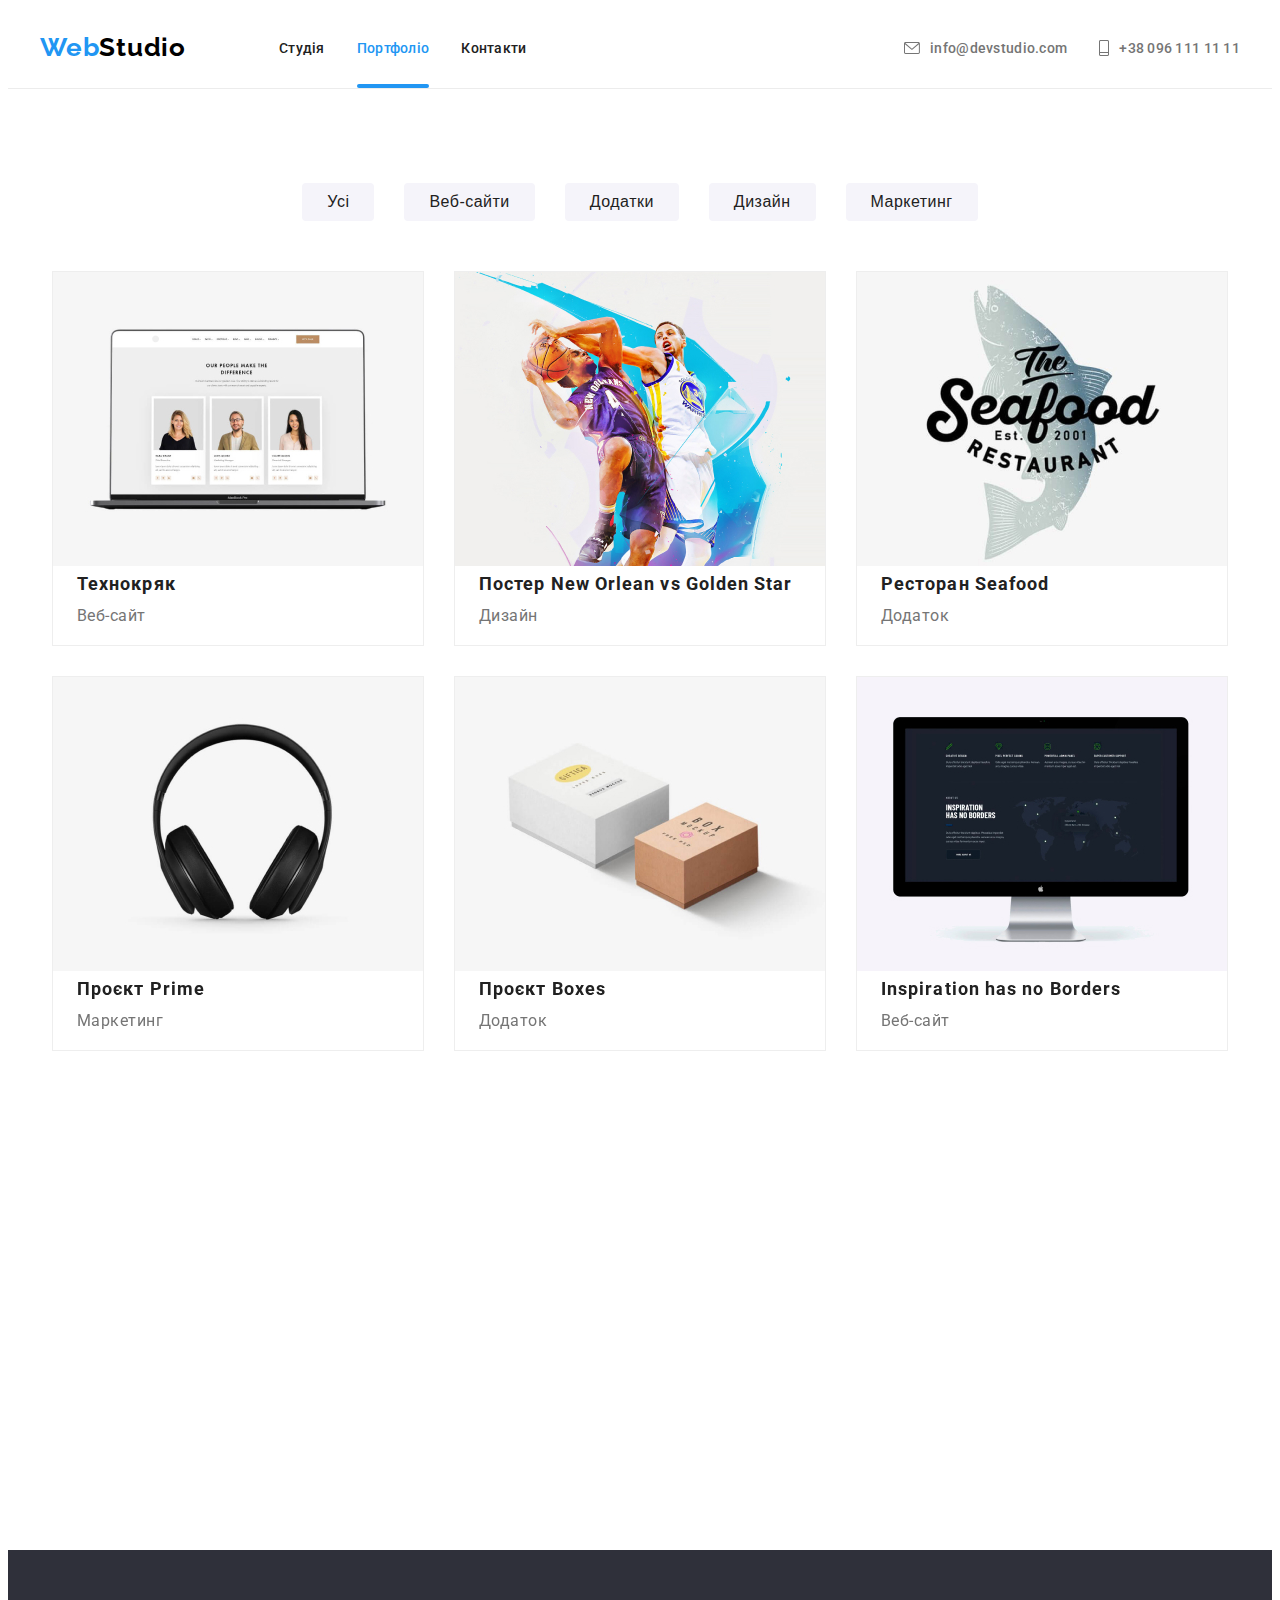
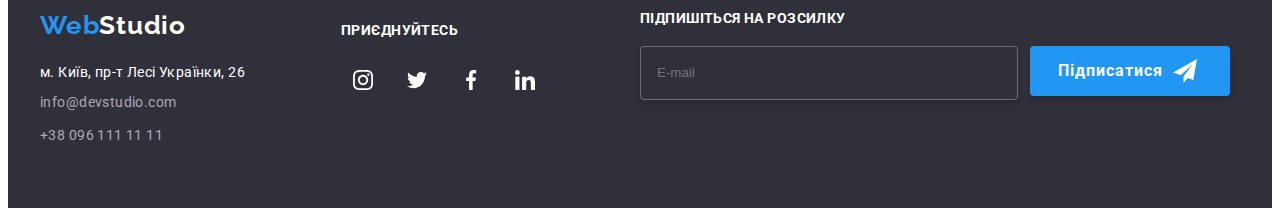
==== commit 116964d4: "ы" ====
--- a/index2.html
+++ b/index2.html
@@ -21,6 +21,7 @@
       crossorigin="anonymous"
       referrerpolicy="no-referrer"
     />
+    <link href="https://unpkg.com/aos@2.3.1/dist/aos.css" rel="stylesheet">
   </head>
 
   <body class="main">
@@ -92,11 +93,12 @@
                     отримати вичерпні відомості про компанію чи приватну особу.
                   </p>
                 </div>
-              </div>
+              
               <div class="Technocrak-div">
                 <h2 class="Technocrack-title">Технокряк</h2>
                 <p class="Technocrack-text-box">Веб-сайт</p>
               </div>
+            </div>
             </li>
             <li class="Technocrak-item">
               <div class="box">
@@ -108,13 +110,14 @@
                     отримати вичерпні відомості про компанію чи приватну особу.
                   </p>
                 </div>
-              </div>
+              
               <div class="Technocrak-div">
                 <h2 class="Technocrack-title">
                   Постер New Orlean vs Golden Star
                 </h2>
                 <p class="Technocrack-text-box">Дизайн</p>
               </div>
+            </div>
             </li>
             <li class="Technocrak-item">
               <div class="box">
@@ -125,14 +128,15 @@
                     функціоналу та сервісів. Все це дозволить відвідувачу
                     отримати вичерпні відомості про компанію чи приватну особу.
                   </p>
-                </div>
+                
               </div>
               <div class="Technocrak-div">
                 <h2 class="Technocrack-title">Ресторан Seafood</h2>
                 <p class="Technocrack-text-box">Додаток</p>
               </div>
-            </li>
-            <li class="Technocrak-item">
+            </div>
+            </li>
+            <li data-aos="fade-right" class="Technocrak-item">
               <div class="box">
                 <img class="Technocrak-img" src="./img/img4.jpg" alt />
                 <div class="overlay">
@@ -142,13 +146,14 @@
                     отримати вичерпні відомості про компанію чи приватну особу.
                   </p>
                 </div>
-              </div>
+              
               <div class="Technocrak-div">
                 <h2 class="Technocrack-title">Проєкт Prime</h2>
                 <p class="Technocrack-text-box">Маркетинг</p>
               </div>
-            </li>
-            <li class="Technocrak-item">
+            </div>
+            </li>
+            <li data-aos="fade-down" class="Technocrak-item">
               <div class="box">
                 <img class="Technocrak-img" src="./img/img5.jpg" alt />
                 <div class="overlay">
@@ -163,7 +168,7 @@
                 <p class="Technocrack-text-box">Додаток</p>
               </div>
             </li>
-            <li class="Technocrak-item">
+            <li data-aos="fade-left" class="Technocrak-item">
               <div class="box">
                 <img class="Technocrak-img" src="./img/img6.jpg" alt />
                 <div class="overlay">
@@ -178,7 +183,7 @@
                 <p class="Technocrack-text-box">Веб-сайт</p>
               </div>
             </li>
-            <li class="Technocrak-item">
+            <li data-aos="fade-right" data-aos-duration="1500" class="Technocrak-item">
               <div class="box">
                 <img class="Technocrak-img" src="./img/img7.jpg" alt />
                 <div class="overlay">
@@ -193,7 +198,7 @@
                 <p class="Technocrack-text-box">Дизайн</p>
               </div>
             </li>
-            <li class="Technocrak-item">
+            <li data-aos="fade-down" data-aos-duration="1500" class="Technocrak-item">
               <div class="box">
                 <img class="Technocrak-img" src="./img/img8.jpg" alt />
                 <div class="overlay">
@@ -208,7 +213,7 @@
                 <p class="Technocrack-text-box">Маркетинг</p>
               </div>
             </li>
-            <li class="Technocrak-item">
+            <li  data-aos="fade-left" data-aos-duration="1500" class="Technocrak-item">
               <div class="box">
                 <img class="Technocrak-img" src="./img/img9.jpg" alt />
                 <div class="overlay">
@@ -280,5 +285,10 @@
         </div>
       </div>
     </footer>
+    <script src="https://unpkg.com/aos@2.3.1/dist/aos.js"></script>
+    <script>
+      AOS.init();
+    </script>
+  </body>
   </body>
 </html>
--- a/css/style.css
+++ b/css/style.css
@@ -331,7 +331,7 @@
     display: flex;
     align-items: center;
     justify-content: center;
-    transition: fill 250ms cubic-bezier(0.4, 0, 0.2, 1) background-color 250ms cubic-bezier(0.4, 0, 0.2, 1);
+    transition: fill 250ms cubic-bezier(0.4, 0, 0.2, 1),  background-color 250ms cubic-bezier(0.4, 0, 0.2, 1);
 }
 
 .icon-box {
@@ -659,10 +659,10 @@
     height: 294px;
     transform: translateX(-100%);
     background: rgba(33, 150, 243, 0.90);
-    transition: transform 250ms cubic-bezier(0.4, 0, 0.2, 1);
+    transition: transform 250ms ease-in-out;
 }
 .box:hover .overlay {
-    transform: translateX(0);
+    transform: translateY(0);
   }
 .overlay-text {
     color: #FFF;
@@ -787,14 +787,26 @@
     display: flex;
 justify-content: center;  
 align-items: center;    
-}
+transition: opacity 250ms cubic-bezier(0.4, 0, 0.2, 1);
+
+}
+.is-hidden .modal {
+    transform: scale(0);
+}
+.is-hidden {
+    opacity: 0;
+    pointer-events: none;
+}
+
 .modal {
     width: 528px;
 height: 581px;
 flex-shrink: 0;
 border-radius: 4px;
 background: #FFF;
+transform: scale(1) rotate(360deg);
 box-shadow: 0px 2px 1px 0px rgba(0, 0, 0, 0.20), 0px 1px 1px 0px rgba(0, 0, 0, 0.14), 0px 1px 3px 0px rgba(0, 0, 0, 0.12);
+transition: transform 250ms cubic-bezier(0.4, 0, 0.2, 1);
 }
 .modal-title {
     color: #212121;
@@ -986,7 +998,3 @@
 top: 2px;
 transition: fill 250ms cubic-bezier(0.4, 0, 0.2, 1);
 }
-.is-hidden {
-    opacity: 0;
-    pointer-events: none;
-  }